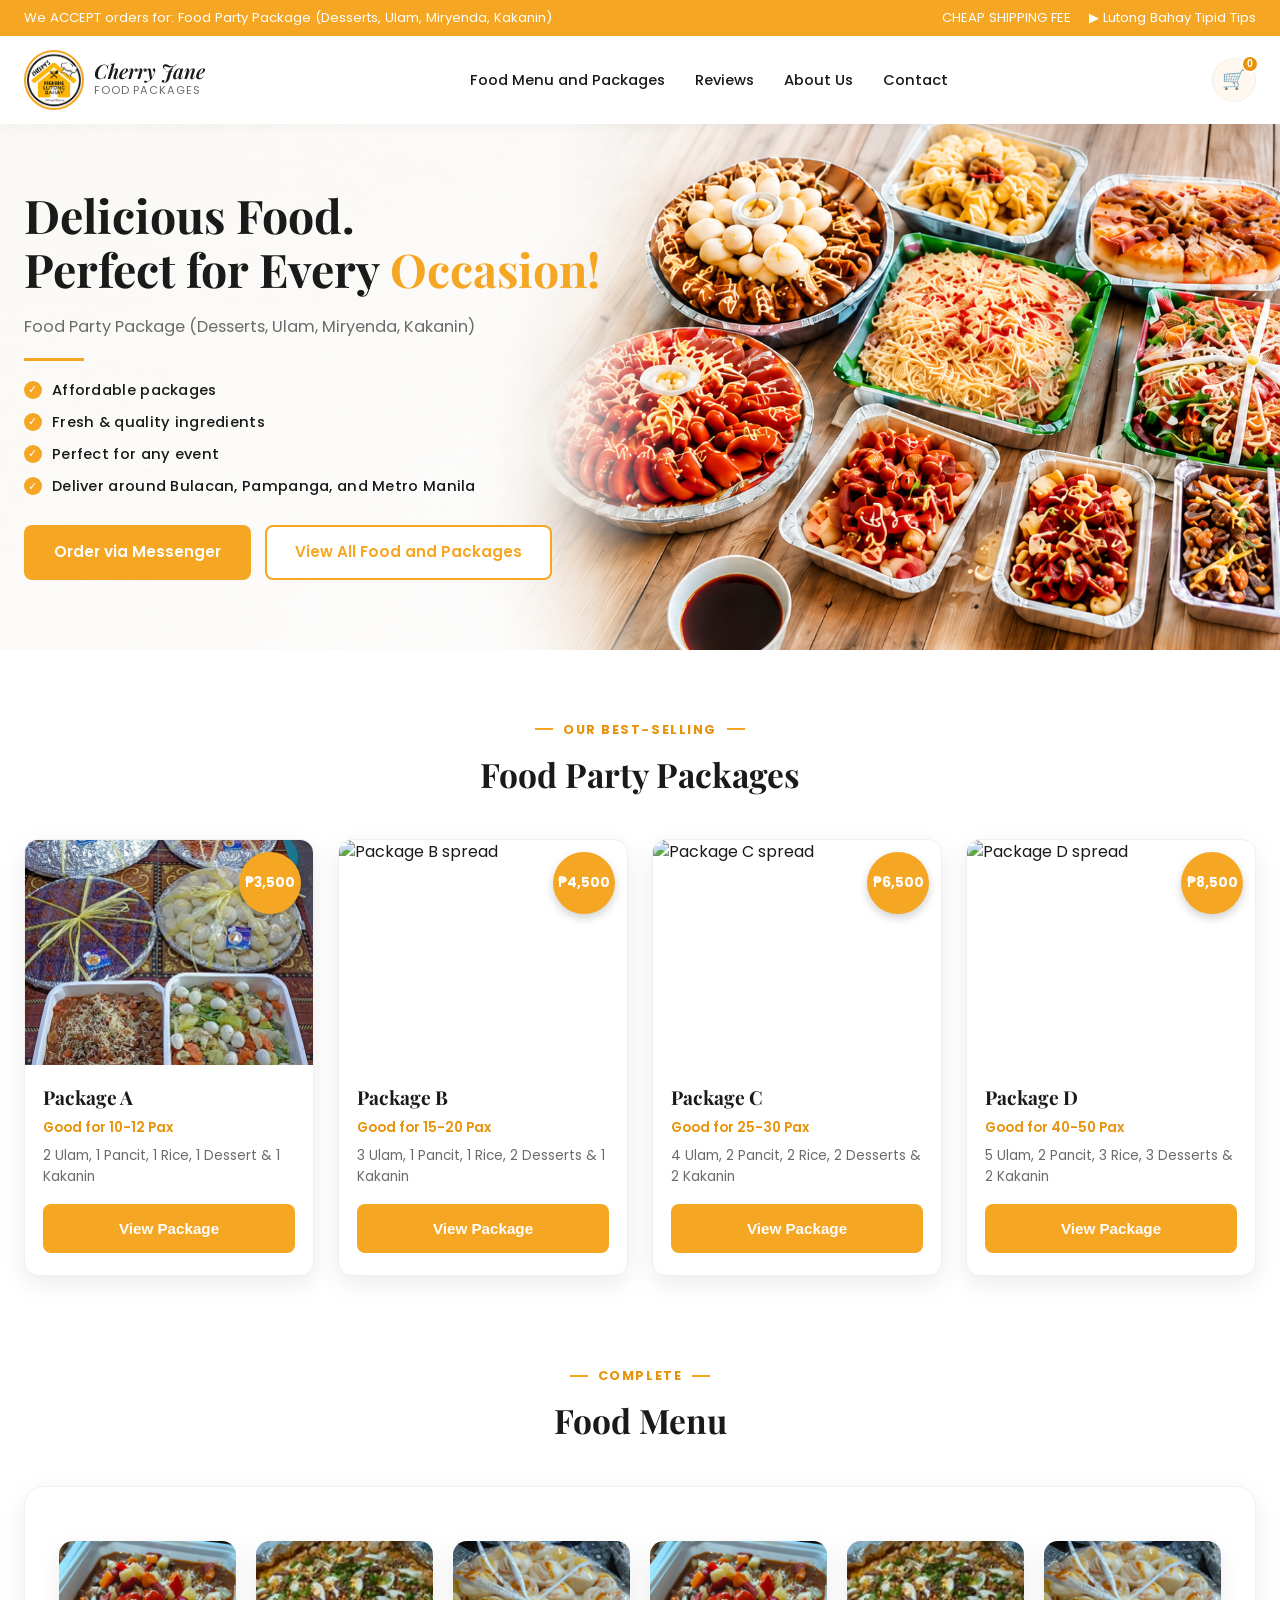
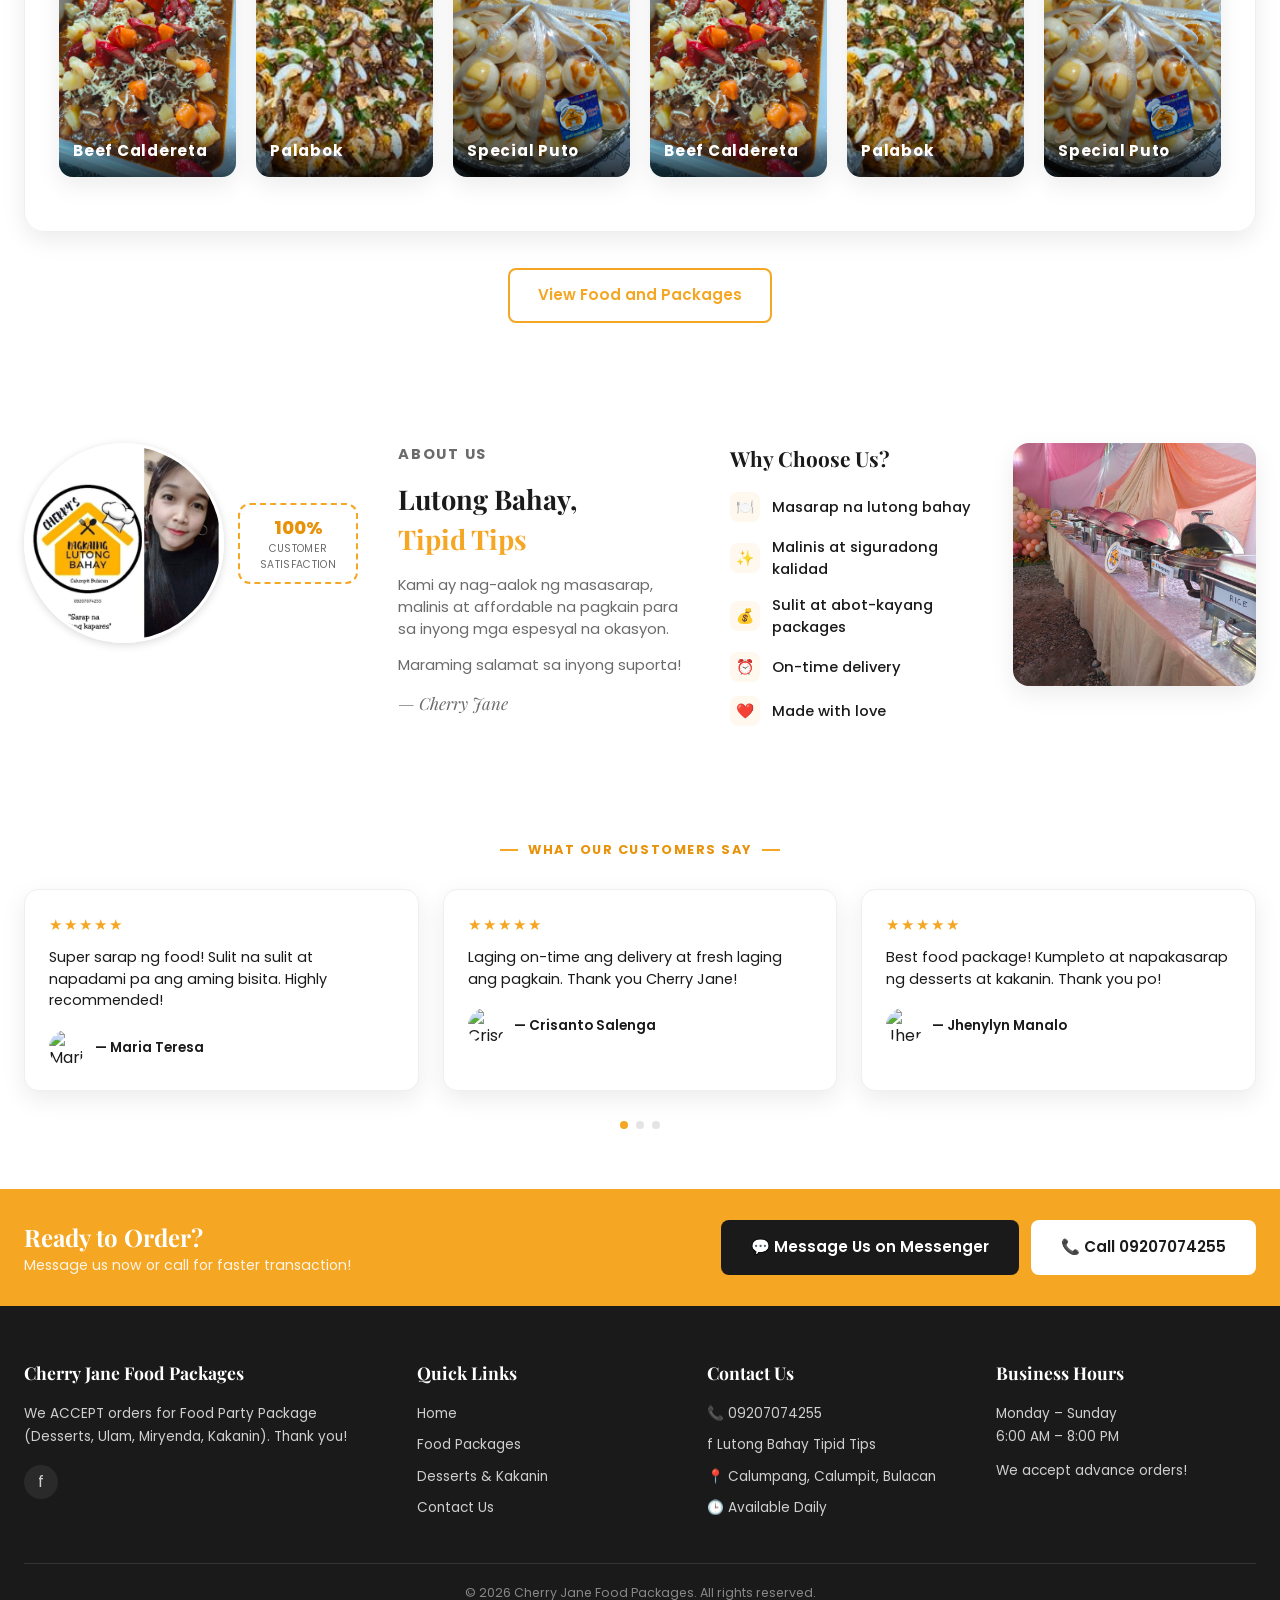
==== index.html @ b722e820 "first commit" ====
<!DOCTYPE html>
<html lang="en">

<head>
    <meta charset="UTF-8">
    <meta name="viewport" content="width=device-width, initial-scale=1.0">
    <title>Cherry Jane Food Packages | Lutong Bahay Tipid Tips</title>
    <link rel="preconnect" href="https://fonts.googleapis.com">
    <link href="https://fonts.googleapis.com/css2?family=Poppins:wght@400;500;600;700;800&family=Playfair+Display:ital,wght@0,600;1,600&display=swap" rel="stylesheet">
    <link rel="stylesheet" href="styles.css">
</head>

<body>

    <!-- TOP BAR -->
    <div class="topbar" id="topbar">
        <div class="container">
            <span>We ACCEPT orders for: Food Party Package (Desserts, Ulam, Miryenda, Kakanin)</span>
            <div class="topbar-right">
                <a href="tel:09207074255">CHEAP SHIPPING FEE</a>
                <a href="#" aria-label="YouTube">▶ Lutong Bahay Tipid Tips</a>
            </div>
        </div>
    </div>

    <!-- HEADER -->
    <header class="main">
        <div class="container">
            <a href="#topbar">
                <div class="logo">
                    <div class="logo-badge"></div>
                    <div class="logo-text">
                        <div class="top">Cherry Jane</div>
                        <div class="bottom">Food Packages</div>
                    </div>
                </div>
            </a>
            <nav class="primary-nav">
                <ul class="nav-menu">
                    <li><a href="menu.html">Food Menu and Packages</a></li>
                    <li><a href="#reviews">Reviews</a></li>
                    <li><a href="#about">About Us</a></li>
                    <li><a href="#contact">Contact</a></li>
                </ul>
            </nav>
            <div class="header-actions">
                <button class="cart-toggle" id="cartToggle" aria-label="View cart">
                    🛒<span class="cart-count" id="cartCount">0</span>
                </button>
                <button class="nav-toggle" aria-label="Open menu">
                    <span></span>
                    <span></span>
                    <span></span>
                </button>
            </div>
        </div>
    </header>
    <!-- HERO -->
    <section class="hero" id="home">
        <div class="container">
            <div class="hero-copy">
                <h1>Delicious Food.<br>Perfect for Every <span class="accent">Occasion!</span></h1>
                <p class="lede">Food Party Package (Desserts, Ulam, Miryenda, Kakanin)</p>
                <div class="rule"></div>
                <ul class="features">
                    <li><span class="check">✓</span> Affordable packages</li>
                    <li><span class="check">✓</span> Fresh &amp; quality ingredients</li>
                    <li><span class="check">✓</span> Perfect for any event</li>
                    <li><span class="check">✓</span> Deliver around Bulacan, Pampanga, and Metro Manila</li>
                </ul>
                <div class="cta-row">
                    <a href="https://www.facebook.com/cherryjanesimbulan.salenga" class="btn btn-primary" target="_blank">Order via Messenger</a>
                    <a href="menu.html" class="btn btn-outline">View All Food and Packages</a>
                    </a>
                </div>
            </div>
        </div>
    </section>

    <!-- PACKAGES -->
    <section class="packages" id="packages">
        <div class="container">
            <p class="eyebrow"><span class="dash"></span> Our Best-Selling <span class="dash"></span></p>
            <h2 class="section-title">Food Party Packages</h2>
            <div class="pkg-grid">

                <div class="pkg-card">
                    <div class="pkg-thumb">
                        <img src="food-package/package1.jpg" alt="Package A spread">
                        <div class="price-badge">₱3,500</div>
                    </div>
                    <div class="pkg-body">
                        <h3>Package A</h3>
                        <p class="pax">Good for 10-12 Pax</p>
                        <p class="desc">2 Ulam, 1 Pancit, 1 Rice, 1 Dessert &amp; 1 Kakanin</p>
                        <button class="btn btn-primary view-pkg-btn" data-title="Package A" data-pax="Good for 10-12 Pax" data-price="₱3,500" data-grid-type="bento-5" data-inclusions='
                        <div class="bento-item main-dish"><img src="/api/placeholder/400/300" alt="Ulam 1"><span>🍗 Ulam 1</span></div>
                        <div class="bento-item"><img src="/api/placeholder/200/200" alt="Ulam 2"><span>🥩 Ulam 2</span></div>
                        <div class="bento-item"><img src="/api/placeholder/200/200" alt="Pancit"><span>🍜 Pancit</span></div>
                        <div class="bento-item"><img src="/api/placeholder/200/200" alt="Dessert"><span>🍮 Dessert</span></div>
                        <div class="bento-item"><img src="/api/placeholder/200/200" alt="Kakanin"><span>🥮 Kakanin</span></div>
                    '>
                View Package
            </button>
                    </div>
                </div>

                <div class="pkg-card">
                    <div class="pkg-thumb">
                        <img src="https://images.unsplash.com/photo-1606491956689-2ea866880c84?w=500&q=80" alt="Package B spread">
                        <div class="price-badge">₱4,500</div>
                    </div>
                    <div class="pkg-body">
                        <h3>Package B</h3>
                        <p class="pax">Good for 15-20 Pax</p>
                        <p class="desc">3 Ulam, 1 Pancit, 1 Rice, 2 Desserts &amp; 1 Kakanin</p>
                        <button class="btn btn-primary view-pkg-btn" data-title="Package B" data-pax="Good for 15-20 Pax" data-price="₱4,500" data-grid-type="bento-6" data-inclusions='
                        <div class="bento-item"><img src="/api/placeholder/200/200" alt="Ulam 1"><span>🍗 Ulam 1</span></div>
                        <div class="bento-item"><img src="/api/placeholder/200/200" alt="Ulam 2"><span>🥩 Ulam 2</span></div>
                        <div class="bento-item"><img src="/api/placeholder/200/200" alt="Ulam 3"><span>🐟 Ulam 3</span></div>
                        <div class="bento-item"><img src="/api/placeholder/200/200" alt="Pancit"><span>🍜 Pancit</span></div>
                        <div class="bento-item"><img src="/api/placeholder/200/200" alt="Dessert 1"><span>🍮 Dessert 1</span></div>
                        <div class="bento-item"><img src="/api/placeholder/200/200" alt="Dessert 2"><span>🍦 Dessert 2</span></div>
                    '>
                View Package
            </button>
                    </div>
                </div>

                <div class="pkg-card">
                    <div class="pkg-thumb">
                        <img src="https://images.unsplash.com/photo-1565299585323-38d6b0865b47?w=500&q=80" alt="Package C spread">
                        <div class="price-badge">₱6,500</div>
                    </div>
                    <div class="pkg-body">
                        <h3>Package C</h3>
                        <p class="pax">Good for 25-30 Pax</p>
                        <p class="desc">4 Ulam, 2 Pancit, 2 Rice, 2 Desserts &amp; 2 Kakanin</p>
                        <button class="btn btn-primary view-pkg-btn" data-title="Package C" data-pax="Good for 25-30 Pax" data-price="₱6,500" data-grid-type="bento-more" data-inclusions='
                        <div class="bento-item"><img src="/api/placeholder/200/200" alt="Food"><span>Ulam 1</span></div>
                        <div class="bento-item"><img src="/api/placeholder/200/200" alt="Food"><span>Ulam 2</span></div>
                        <div class="bento-item"><img src="/api/placeholder/200/200" alt="Food"><span>Ulam 3</span></div>
                        <div class="bento-item"><img src="/api/placeholder/200/200" alt="Food"><span>Ulam 4</span></div>
                        <div class="bento-item"><img src="/api/placeholder/200/200" alt="Food"><span>Pancit 1</span></div>
                        <div class="bento-item"><img src="/api/placeholder/200/200" alt="Food"><span>Pancit 2</span></div>
                        <div class="bento-item"><img src="/api/placeholder/200/200" alt="Food"><span>Desserts</span></div>
                    '>
                View Package
            </button>
                    </div>
                </div>

                <div class="pkg-card">
                    <div class="pkg-thumb">
                        <img src="https://images.unsplash.com/photo-1626200419199-391ae4be7a41?w=500&q=80" alt="Package D spread">
                        <div class="price-badge">₱8,500</div>
                    </div>
                    <div class="pkg-body">
                        <h3>Package D</h3>
                        <p class="pax">Good for 40-50 Pax</p>
                        <p class="desc">5 Ulam, 2 Pancit, 3 Rice, 3 Desserts &amp; 2 Kakanin</p>
                        <button class="btn btn-primary view-pkg-btn" data-title="Package D" data-pax="Good for 40-50 Pax" data-price="₱8,500" data-grid-type="bento-more" data-inclusions='
                        <div class="bento-item"><img src="/api/placeholder/200/200" alt="Food"><span>Ulam 1</span></div>
                        <div class="bento-item"><img src="/api/placeholder/200/200" alt="Food"><span>Ulam 2</span></div>
                        <div class="bento-item"><img src="/api/placeholder/200/200" alt="Food"><span>Ulam 3</span></div>
                        <div class="bento-item"><img src="/api/placeholder/200/200" alt="Food"><span>Ulam 4</span></div>
                        <div class="bento-item"><img src="/api/placeholder/200/200" alt="Food"><span>Ulam 5</span></div>
                        <div class="bento-item"><img src="/api/placeholder/200/200" alt="Food"><span>Pancit 1</span></div>
                        <div class="bento-item"><img src="/api/placeholder/200/200" alt="Food"><span>Pancit 2</span></div>
                        <div class="bento-item"><img src="/api/placeholder/200/200" alt="Food"><span>Desserts</span></div>
                    '>
                View Package
            </button>
                    </div>
                </div>

            </div>

        </div>
    </section>

    <!-- WHAT WE OFFER -->
    <section class="offer" id="offer">
        <div class="container">
            <p class="eyebrow"><span class="dash"></span> Complete <span class="dash"></span></p>

            <!-- Inside index.html "What We Offer" Section -->
            <h2 class="section-title">Food Menu</h2>
            <div class="offer-box">
                <div class="carousel-viewport">
                    <div class="carousel-track">

                        <!-- Item 1: Ulam -->
                        <a href="package.html?id=ulam1" class="offer-card">
                            <img src="menu/caldereta.jpg" alt="Beef Caldereta">
                            <div class="label">Beef Caldereta</div>
                        </a>

                        <!-- Item 2: Dessert -->
                        <a href="package.html?id=dessert1" class="offer-card">
                            <img src="menu/palabok.jpg" alt="Leche Flan">
                            <div class="label">Palabok</div>

                        </a>

                        <!-- Item 3: Kakanin -->
                        <a href="package.html?id=kakanin1" class="offer-card">
                            <img src="menu/puto.jpg" alt="Special Puto">
                            <div class="label">Special Puto</div>
                        </a>

                        <!-- Add your other 17 items here following the exact same structure... -->

                    </div>
                </div>
            </div>
            <div class="view-all">
                <a href="menu.html" class="btn btn-outline">View Food and Packages</a>
            </div>
        </div>
    </section>

    <!-- ABOUT -->
    <section class="about" id="about">
        <div class="container">
            <div class="about-grid">
                <div class="about-card">
                    <div class="about-avatars">
                        <img src="image/profile.jpg" alt="Cherry Jane logo badge">
                    </div>
                    <div class="satisfaction">
                        <div class="num">100%</div>
                        <div class="label">CUSTOMER SATISFACTION</div>
                    </div>
                </div>

                <div class="about-body">
                    <p class="eyebrow" style="justify-content:flex-start;">About Us</p>
                    <h3>Lutong Bahay,<br><span class="hi">Tipid Tips</span></h3>
                    <p>Kami ay nag-aalok ng masasarap, malinis at affordable na pagkain para sa inyong mga espesyal na okasyon.</p>
                    <p>Maraming salamat sa inyong suporta!</p>
                    <p class="sign">— Cherry Jane</p>
                </div>

                <div class="why">
                    <h4>Why Choose Us?</h4>
                    <ul>
                        <li><span class="icn">🍽️</span> Masarap na lutong bahay</li>
                        <li><span class="icn">✨</span> Malinis at siguradong kalidad</li>
                        <li><span class="icn">💰</span> Sulit at abot-kayang packages</li>
                        <li><span class="icn">⏰</span> On-time delivery</li>
                        <li><span class="icn">❤️</span> Made with love</li>
                    </ul>
                </div>
                <div class="about-photo" style="max-width:500px;margin-left:auto;">
                    <img src="/menu/demo.jpg" alt="Catering table spread with balloons">
                </div>
            </div>


        </div>
    </section>

    <!-- REVIEWS -->
    <section class="reviews" id="reviews">
        <div class="container">
            <p class="eyebrow"><span class="dash"></span> What Our Customers Say <span class="dash"></span></p>
            <h2 class="section-title" style="margin-bottom:30px;"></h2>
            <div class="review-grid">
                <div class="review-card">
                    <div class="stars">★★★★★</div>
                    <p>Super sarap ng food! Sulit na sulit at napadami pa ang aming bisita. Highly recommended!</p>
                    <div class="reviewer">
                        <img src="https://images.unsplash.com/photo-1494790108377-be9c29b29330?w=100&q=80" alt="Maria Teresa">
                        <span>— Maria Teresa</span>
                    </div>
                </div>
                <div class="review-card">
                    <div class="stars">★★★★★</div>
                    <p>Laging on-time ang delivery at fresh laging ang pagkain. Thank you Cherry Jane!</p>
                    <div class="reviewer">
                        <img src="https://images.unsplash.com/photo-1500648767791-00dcc994a43e?w=100&q=80" alt="Crisanto Salenga">
                        <span>— Crisanto Salenga</span>
                    </div>
                </div>
                <div class="review-card">
                    <div class="stars">★★★★★</div>
                    <p>Best food package! Kumpleto at napakasarap ng desserts at kakanin. Thank you po!</p>
                    <div class="reviewer">
                        <img src="https://images.unsplash.com/photo-1438761681033-6461ffad8d80?w=100&q=80" alt="Jhenylyn Manalo">
                        <span>— Jhenylyn Manalo</span>
                    </div>
                </div>
            </div>
            <div class="dots"><span class="active"></span><span></span><span></span></div>
        </div>
    </section>

    <!-- CTA BAR -->
    <section class="cta-bar" id="contact">
        <div class="container">
            <div>
                <h3>Ready to Order?</h3>
                <p>Message us now or call for faster transaction!</p>
            </div>
            <div class="btn-row">
                <a href="https://www.facebook.com/cherryjanesimbulan.salenga" class="btn btn-dark">💬 Message Us on Messenger</a>
                <a href="tel:09207074255" class="btn btn-white">📞 Call 09207074255</a>
            </div>
        </div>
    </section>

    <!-- FOOTER -->
    <footer>
        <div class="container">
            <div class="footer-grid">
                <div>
                    <h4>Cherry Jane Food Packages</h4>
                    <p>We ACCEPT orders for Food Party Package (Desserts, Ulam, Miryenda, Kakanin). Thank you!</p>
                    <div class="footer-socials">
                        <a href="https://www.facebook.com/cherryjanesimbulan.salenga" aria-label="Facebook">f</a>
                    </div>
                </div>
                <div>
                    <h4>Quick Links</h4>
                    <ul>
                        <li><a href="#home">Home</a></li>
                        <li><a href="#packages">Food Packages</a></li>
                        <li><a href="#offer">Desserts &amp; Kakanin</a></li>
                        <li><a href="#contact">Contact Us</a></li>
                    </ul>
                </div>
                <div>
                    <h4>Contact Us</h4>
                    <ul>
                        <li>📞 09207074255</li>
                        <li>f Lutong Bahay Tipid Tips</li>
                        <li>📍 Calumpang, Calumpit, Bulacan</li>
                        <li>🕒 Available Daily</li>
                    </ul>
                </div>
                <div>
                    <h4>Business Hours</h4>
                    <p>Monday – Sunday<br>6:00 AM – 8:00 PM</p>
                    <p style="margin-top:10px;">We accept advance orders!</p>
                </div>
            </div>
            <div class="footer-bottom">
                © 2026 Cherry Jane Food Packages. All rights reserved.
            </div>
        </div>
    </footer>
    <div id="bentoPackageModal" class="bento-modal">
        <div class="bento-modal-content">
            <span class="bento-modal-close">&times;</span>
            <div class="bento-modal-header">
                <div>
                    <h3 id="bentoModalTitle">Package Title</h3>
                    <p id="bentoModalPax" class="bento-pax-subtitle">Pax Target</p>
                </div>
                <div id="bentoModalPrice" class="bento-price-tag">₱0,000</div>
            </div>
            <div id="bentoGridContainer" class="bento-gallery-grid"></div>
            <div class="bento-modal-footer">
                <div class="qty-stepper">
                    <button type="button" class="qty-btn" id="bentoQtyMinus" aria-label="Decrease quantity">−</button>
                    <span id="bentoQtyValue">1</span>
                    <button type="button" class="qty-btn" id="bentoQtyPlus" aria-label="Increase quantity">+</button>
                </div>
                <button id="bentoOrderBtn" class="btn btn-primary">🛒 Add to Cart</button>
            </div>
        </div>
    </div>

    <!-- CART MODAL -->
    <div id="cartModal" class="bento-modal">
        <div class="bento-modal-content cart-modal-content">
            <span class="bento-modal-close" id="cartModalClose">&times;</span>
            <div class="bento-modal-header">
                <div>
                    <h3>Your Cart</h3>
                    <p class="bento-pax-subtitle" id="cartItemCount">0 items</p>
                </div>
            </div>
            <div id="cartItemsList" class="cart-items-list">
                <p class="cart-empty-msg">Your cart is empty. Browse our packages and add something delicious!</p>
            </div>
            <div class="cart-total-row">
                <span>Total</span>
                <span id="cartTotalPrice">₱0</span>
            </div>
            <div class="bento-modal-footer">
                <button id="checkoutBtn" class="btn btn-primary" disabled>Proceed to Checkout</button>
            </div>
        </div>
    </div>

    <!-- CHECKOUT MODAL -->
    <div id="checkoutModal" class="bento-modal">
        <div class="bento-modal-content checkout-modal-content">
            <span class="bento-modal-close" id="checkoutModalClose">&times;</span>
            <div class="bento-modal-header">
                <div>
                    <h3>Checkout</h3>
                    <p class="bento-pax-subtitle">Choose how you'd like to send your order</p>
                </div>
            </div>
            <div class="checkout-form">
                <label>Your Name
                    <input type="text" id="custName" placeholder="Juan Dela Cruz">
                </label>
                <label>Contact Number
                    <input type="tel" id="custPhone" placeholder="09XXXXXXXXX">
                </label>
                <label>Date Needed
                    <input type="date" id="custDate">
                </label>
                <label>Delivery Address / Notes
                    <textarea id="custNotes" rows="2" placeholder="Delivery address or special instructions"></textarea>
                </label>
            </div>
            <div id="checkoutSummary" class="checkout-summary"></div>
            <div class="checkout-options">
                <button id="sendEmailBtn" class="btn btn-outline">📧 Send via Email</button>
                <button id="sendMessengerBtn" class="btn btn-primary">💬 Send via Messenger</button>
                <button id="sendTextBtn" class="btn btn-dark">📱 Send via Text/SMS</button>
            </div>
        </div>
    </div>

    <script src="script.js"></script>
</body>

</html>
---- styles.css ----
:root {
                                                                                                                          --orange: #F5A623;
                                                                                                                          --orange-dark: #E8920A;
                                                                                                                          --black: #1A1A1A;
                                                                                                                          --gray: #6B6B6B;
                                                                                                                          --cream: #FFF8EE;
                                                                                                                          --white: #ffffff;
                                                                                                                          --border: #EFEFEF;
                                                                                                                          --radius: 14px;
                                                                                                                          --shadow: 0 8px 24px rgba(0, 0, 0, 0.08);
                                                                                                                      }
                                                                                                                      
                                                                                                                      * {
                                                                                                                          margin: 0;
                                                                                                                          padding: 0;
                                                                                                                          box-sizing: border-box;
                                                                                                                      }
                                                                                                                      
                                                                                                                      body {
                                                                                                                          font-family: 'Poppins', sans-serif;
                                                                                                                          color: var(--black);
                                                                                                                          line-height: 1.5;
                                                                                                                      }
                                                                                                                      
                                                                                                                      img {
                                                                                                                          max-width: 100%;
                                                                                                                          display: block;
                                                                                                                      }
                                                                                                                      
                                                                                                                      a {
                                                                                                                          text-decoration: none;
                                                                                                                          color: inherit;
                                                                                                                      }
                                                                                                                      
                                                                                                                      ul {
                                                                                                                          list-style: none;
                                                                                                                      }
                                                                                                                      
                                                                                                                      .container {
                                                                                                                          max-width: 1500px;
                                                                                                                          margin: 0 auto;
                                                                                                                          padding: 0 24px;
                                                                                                                      }
                                                                                                                      
                                                                                                                      .btn {
                                                                                                                          display: inline-flex;
                                                                                                                          align-items: center;
                                                                                                                          justify-content: center;
                                                                                                                          gap: 8px;
                                                                                                                          padding: 14px 28px;
                                                                                                                          border-radius: 8px;
                                                                                                                          font-weight: 600;
                                                                                                                          font-size: .95rem;
                                                                                                                          cursor: pointer;
                                                                                                                          border: 2px solid transparent;
                                                                                                                          transition: all .2s ease;
                                                                                                                          white-space: nowrap;
                                                                                                                      }
                                                                                                                      
                                                                                                                      .btn-primary {
                                                                                                                          background: var(--orange);
                                                                                                                          color: #fff;
                                                                                                                      }
                                                                                                                      
                                                                                                                      .btn-primary:hover {
                                                                                                                          background: var(--orange-dark);
                                                                                                                      }
                                                                                                                      
                                                                                                                      .btn-outline {
                                                                                                                          background: #fff;
                                                                                                                          border-color: var(--orange);
                                                                                                                          color: var(--orange);
                                                                                                                      }
                                                                                                                      
                                                                                                                      .btn-outline:hover {
                                                                                                                          background: var(--orange);
                                                                                                                          color: #fff;
                                                                                                                      }
                                                                                                                      
                                                                                                                      .btn-dark {
                                                                                                                          background: var(--black);
                                                                                                                          color: #fff;
                                                                                                                      }
                                                                                                                      
                                                                                                                      .btn-dark:hover {
                                                                                                                          background: #000;
                                                                                                                      }
                                                                                                                      
                                                                                                                      .eyebrow {
                                                                                                                          color: var(--orange-dark);
                                                                                                                          font-weight: 700;
                                                                                                                          font-size: .8rem;
                                                                                                                          letter-spacing: .12em;
                                                                                                                          text-transform: uppercase;
                                                                                                                          display: flex;
                                                                                                                          align-items: center;
                                                                                                                          justify-content: center;
                                                                                                                          gap: 10px;
                                                                                                                      }
                                                                                                                      
                                                                                                                      .eyebrow .dash {
                                                                                                                          width: 18px;
                                                                                                                          height: 2px;
                                                                                                                          background: var(--orange);
                                                                                                                          display: inline-block;
                                                                                                                      }
                                                                                                                      
                                                                                                                      h2.section-title {
                                                                                                                          font-family: 'Playfair Display', serif;
                                                                                                                          font-size: 2.1rem;
                                                                                                                          text-align: center;
                                                                                                                          margin: 10px 0 40px;
                                                                                                                      }
                                                                                                                      /* ===== TOP BAR ===== */
                                                                                                                      
                                                                                                                      .topbar {
                                                                                                                          background: var(--orange);
                                                                                                                          color: #fff;
                                                                                                                          font-size: .82rem;
                                                                                                                      }
                                                                                                                      
                                                                                                                      .topbar .container {
                                                                                                                          display: flex;
                                                                                                                          justify-content: space-between;
                                                                                                                          align-items: center;
                                                                                                                          padding-top: 8px;
                                                                                                                          padding-bottom: 8px;
                                                                                                                          flex-wrap: wrap;
                                                                                                                          gap: 8px;
                                                                                                                      }
                                                                                                                      
                                                                                                                      .topbar a {
                                                                                                                          display: inline-flex;
                                                                                                                          align-items: center;
                                                                                                                          gap: 6px;
                                                                                                                      }
                                                                                                                      
                                                                                                                      .topbar-right {
                                                                                                                          display: flex;
                                                                                                                          gap: 18px;
                                                                                                                          align-items: center;
                                                                                                                      }
                                                                                                                      /* ===== HEADER ===== */
                                                                                                                      
                                                                                                                      header.main {
                                                                                                                          background: #fff;
                                                                                                                          box-shadow: 0 2px 10px rgba(0, 0, 0, 0.04);
                                                                                                                          position: sticky;
                                                                                                                          top: 0;
                                                                                                                          z-index: 50;
                                                                                                                      }
                                                                                                                      
                                                                                                                      header.main .container {
                                                                                                                          display: flex;
                                                                                                                          align-items: center;
                                                                                                                          justify-content: space-between;
                                                                                                                          padding-top: 14px;
                                                                                                                          padding-bottom: 14px;
                                                                                                                      }
                                                                                                                      
                                                                                                                      .logo {
                                                                                                                          display: flex;
                                                                                                                          align-items: center;
                                                                                                                          gap: 10px;
                                                                                                                      }
                                                                                                                      
                                                                                                                      .logo-badge {
                                                                                                                          width: 60px;
                                                                                                                          height: 60px;
                                                                                                                          border-radius: 50%;
                                                                                                                          border: 2px solid var(--orange);
                                                                                                                          display: flex;
                                                                                                                          align-items: center;
                                                                                                                          justify-content: center;
                                                                                                                          font-size: 1.2rem;
                                                                                                                          background-image: url('image/logo-nav.png');
                                                                                                                          background-size: contain;
                                                                                                                          background-repeat: no-repeat;
                                                                                                                      }
                                                                                                                      
                                                                                                                      .logo-text .top {
                                                                                                                          font-family: 'Playfair Display', serif;
                                                                                                                          font-style: italic;
                                                                                                                          font-weight: 600;
                                                                                                                          font-size: 1.25rem;
                                                                                                                          line-height: 1.1;
                                                                                                                      }
                                                                                                                      
                                                                                                                      .logo-text .bottom {
                                                                                                                          font-size: .7rem;
                                                                                                                          letter-spacing: .08em;
                                                                                                                          color: var(--gray);
                                                                                                                          text-transform: uppercase;
                                                                                                                      }
                                                                                                                      
                                                                                                                      nav.primary-nav ul {
                                                                                                                          display: flex;
                                                                                                                          gap: 30px;
                                                                                                                          font-weight: 500;
                                                                                                                          font-size: .92rem;
                                                                                                                      }
                                                                                                                      
                                                                                                                      nav.primary-nav a:hover {
                                                                                                                          color: var(--orange-dark);
                                                                                                                      }
                                                                                                                      
                                                                                                                      .nav-toggle {
                                                                                                                          display: none;
                                                                                                                          background: none;
                                                                                                                          border: none;
                                                                                                                          font-size: 1.5rem;
                                                                                                                          cursor: pointer;
                                                                                                                      }
                                                                                                                      /* ===== HERO ===== */
                                                                                                                      
                                                                                                                      @media (max-width: 980px) {
                                                                                                                          nav.primary-nav {
                                                                                                                              display: none;
                                                                                                                          }
                                                                                                                          .nav-toggle {
                                                                                                                              display: block;
                                                                                                                          }
                                                                                                                          /* Update the hero layout for mobile */
                                                                                                                          .hero {
                                                                                                                              background-position: 65% center;
                                                                                                                              /* Adjusts slightly to show more of the food side */
                                                                                                                              position: relative;
                                                                                                                              z-index: 1;
                                                                                                                          }
                                                                                                                          /* Adds a smooth white overlay over the food so your text remains readable */
                                                                                                                          .hero::before {
                                                                                                                              content: '';
                                                                                                                              position: absolute;
                                                                                                                              top: 0;
                                                                                                                              left: 0;
                                                                                                                              right: 0;
                                                                                                                              bottom: 0;
                                                                                                                              background: rgba(255, 248, 238, 0.85);
                                                                                                                              /* Matches your cream background color */
                                                                                                                              z-index: -1;
                                                                                                                          }
                                                                                                                          .hero .container {
                                                                                                                              grid-template-columns: 1fr;
                                                                                                                          }
                                                                                                                          .pkg-grid {
                                                                                                                              grid-template-columns: repeat(2, 1fr);
                                                                                                                          }
                                                                                                                          .offer-grid {
                                                                                                                              grid-template-columns: repeat(2, 1fr);
                                                                                                                          }
                                                                                                                          .about-grid {
                                                                                                                              grid-template-columns: 1fr;
                                                                                                                          }
                                                                                                                          .review-grid {
                                                                                                                              grid-template-columns: 1fr;
                                                                                                                          }
                                                                                                                          .footer-grid {
                                                                                                                              grid-template-columns: 1fr 1fr;
                                                                                                                          }
                                                                                                                      }
                                                                                                                      
                                                                                                                      .hero {
                                                                                                                          background-image: url('image/hero-bg.png');
                                                                                                                          padding: 64px 0 70px;
                                                                                                                          background-size: cover;
                                                                                                                      }
                                                                                                                      
                                                                                                                      .hero .container {
                                                                                                                          display: grid;
                                                                                                                          grid-template-columns: 1fr 1fr;
                                                                                                                          gap: 48px;
                                                                                                                          align-items: center;
                                                                                                                      }
                                                                                                                      
                                                                                                                      .hero h1 {
                                                                                                                          font-family: 'Playfair Display', serif;
                                                                                                                          font-size: 2.9rem;
                                                                                                                          line-height: 1.18;
                                                                                                                          margin-bottom: 18px;
                                                                                                                      }
                                                                                                                      
                                                                                                                      .hero h1 .accent {
                                                                                                                          color: var(--orange);
                                                                                                                      }
                                                                                                                      
                                                                                                                      .hero p.lede {
                                                                                                                          color: var(--gray);
                                                                                                                          font-size: 1.02rem;
                                                                                                                          margin-bottom: 18px;
                                                                                                                          max-width: 480px;
                                                                                                                      }
                                                                                                                      
                                                                                                                      .hero .rule {
                                                                                                                          width: 60px;
                                                                                                                          height: 3px;
                                                                                                                          background: var(--orange);
                                                                                                                          margin-bottom: 18px;
                                                                                                                      }
                                                                                                                      
                                                                                                                      .hero .features {
                                                                                                                          margin-bottom: 28px;
                                                                                                                      }
                                                                                                                      
                                                                                                                      .hero .features li {
                                                                                                                          display: flex;
                                                                                                                          align-items: center;
                                                                                                                          gap: 10px;
                                                                                                                          margin-bottom: 10px;
                                                                                                                          font-weight: 500;
                                                                                                                          font-size: .92rem;
                                                                                                                          letter-spacing: .02em;
                                                                                                                      }
                                                                                                                      
                                                                                                                      .check {
                                                                                                                          width: 18px;
                                                                                                                          height: 18px;
                                                                                                                          border-radius: 50%;
                                                                                                                          background: var(--orange);
                                                                                                                          color: #fff;
                                                                                                                          font-size: .7rem;
                                                                                                                          display: flex;
                                                                                                                          align-items: center;
                                                                                                                          justify-content: center;
                                                                                                                          flex-shrink: 0;
                                                                                                                      }
                                                                                                                      
                                                                                                                      .hero .cta-row {
                                                                                                                          display: flex;
                                                                                                                          gap: 14px;
                                                                                                                          flex-wrap: wrap;
                                                                                                                      }
                                                                                                                      /* ===== PACKAGES ===== */
                                                                                                                      
                                                                                                                      .packages {
                                                                                                                          padding: 70px 0 40px;
                                                                                                                      }
                                                                                                                      
                                                                                                                      .pkg-grid {
                                                                                                                          display: grid;
                                                                                                                          grid-template-columns: repeat(4, 1fr);
                                                                                                                          gap: 24px;
                                                                                                                      }
                                                                                                                      
                                                                                                                      .pkg-card {
                                                                                                                          background: #fff;
                                                                                                                          border: 1px solid var(--border);
                                                                                                                          border-radius: var(--radius);
                                                                                                                          overflow: hidden;
                                                                                                                          box-shadow: var(--shadow);
                                                                                                                          transition: transform .2s ease;
                                                                                                                      }
                                                                                                                      
                                                                                                                      .pkg-card:hover {
                                                                                                                          transform: translateY(-6px);
                                                                                                                      }
                                                                                                                      
                                                                                                                      .pkg-thumb {
                                                                                                                          position: relative;
                                                                                                                          aspect-ratio: 1/0.78;
                                                                                                                          overflow: hidden;
                                                                                                                      }
                                                                                                                      
                                                                                                                      .pkg-thumb img {
                                                                                                                          width: 100%;
                                                                                                                          height: 100%;
                                                                                                                          object-fit: cover;
                                                                                                                      }
                                                                                                                      
                                                                                                                      .price-badge {
                                                                                                                          position: absolute;
                                                                                                                          top: 12px;
                                                                                                                          right: 12px;
                                                                                                                          background: var(--orange);
                                                                                                                          color: #fff;
                                                                                                                          font-weight: 700;
                                                                                                                          font-size: .85rem;
                                                                                                                          width: 62px;
                                                                                                                          height: 62px;
                                                                                                                          border-radius: 50%;
                                                                                                                          display: flex;
                                                                                                                          align-items: center;
                                                                                                                          justify-content: center;
                                                                                                                          text-align: center;
                                                                                                                          line-height: 1.1;
                                                                                                                          box-shadow: 0 4px 10px rgba(0, 0, 0, 0.18);
                                                                                                                      }
                                                                                                                      
                                                                                                                      .pkg-body {
                                                                                                                          padding: 18px 18px 22px;
                                                                                                                      }
                                                                                                                      
                                                                                                                      .pkg-body h3 {
                                                                                                                          font-family: 'Playfair Display', serif;
                                                                                                                          font-size: 1.2rem;
                                                                                                                          margin-bottom: 6px;
                                                                                                                      }
                                                                                                                      
                                                                                                                      .pkg-body .pax {
                                                                                                                          font-weight: 600;
                                                                                                                          font-size: .85rem;
                                                                                                                          color: var(--orange-dark);
                                                                                                                          margin-bottom: 8px;
                                                                                                                      }
                                                                                                                      
                                                                                                                      .pkg-body .desc {
                                                                                                                          font-size: .85rem;
                                                                                                                          color: var(--gray);
                                                                                                                          margin-bottom: 16px;
                                                                                                                          min-height: 42px;
                                                                                                                      }
                                                                                                                      
                                                                                                                      .pkg-body .btn {
                                                                                                                          width: 100%;
                                                                                                                      }
                                                                                                                      
                                                                                                                      .view-all {
                                                                                                                          text-align: center;
                                                                                                                          margin: 36px 0 10px;
                                                                                                                      }
                                                                                                                      /* ===== WHAT WE OFFER ===== */
                                                                                                                      
                                                                                                                      .offer {
                                                                                                                          padding: 50px 0;
                                                                                                                      }
                                                                                                                      
                                                                                                                      .offer-box {
                                                                                                                          border: 1px solid var(--border);
                                                                                                                          border-radius: 20px;
                                                                                                                          padding: 34px;
                                                                                                                          box-shadow: var(--shadow);
                                                                                                                      }
                                                                                                                      
                                                                                                                      .offer-grid {
                                                                                                                          display: grid;
                                                                                                                          grid-template-columns: repeat(4, 1fr);
                                                                                                                          gap: 20px;
                                                                                                                      }
                                                                                                                      
                                                                                                                      .offer-card {
                                                                                                                          position: relative;
                                                                                                                          width: 100% !important;
                                                                                                                          height: 100% !important;
                                                                                                                          aspect-ratio: auto !important;
                                                                                                                          /* Drop carousel-forced ratios */
                                                                                                                          border-radius: var(--radius) !important;
                                                                                                                          overflow: hidden;
                                                                                                                          box-shadow: var(--shadow);
                                                                                                                          transition: transform 0.3s cubic-bezier(0.25, 0.46, 0.45, 0.94);
                                                                                                                          cursor: pointer;
                                                                                                                          flex-shrink: 1 !important;
                                                                                                                      }
                                                                                                                      
                                                                                                                      .offer-card img {
                                                                                                                          width: 100%;
                                                                                                                          height: 100%;
                                                                                                                          object-fit: cover;
                                                                                                                          background-size: contain;
                                                                                                                      }
                                                                                                                      
                                                                                                                      .offer-card .label {
                                                                                                                          position: absolute;
                                                                                                                          bottom: 0;
                                                                                                                          left: 0;
                                                                                                                          right: 0;
                                                                                                                          padding: 14px;
                                                                                                                          background: linear-gradient(0deg, rgba(0, 0, 0, .7), rgba(0, 0, 0, 0));
                                                                                                                          color: #fff;
                                                                                                                          font-weight: 700;
                                                                                                                          letter-spacing: .05em;
                                                                                                                          font-size: .95rem;
                                                                                                                      }
                                                                                                                      /* ===== ABOUT ===== */
                                                                                                                      
                                                                                                                      .about {
                                                                                                                          padding: 60px 0;
                                                                                                                      }
                                                                                                                      
                                                                                                                      .about-grid {
                                                                                                                          display: grid;
                                                                                                                          grid-template-columns: 0.8fr 1.2fr 1fr 1fr;
                                                                                                                          gap: 40px;
                                                                                                                          align-items: start;
                                                                                                                      }
                                                                                                                      
                                                                                                                      .about-card {
                                                                                                                          display: flex;
                                                                                                                          gap: 14px;
                                                                                                                          align-items: flex-start;
                                                                                                                      }
                                                                                                                      
                                                                                                                      .about-avatars {
                                                                                                                          position: relative;
                                                                                                                          width: 200px;
                                                                                                                          height: 200px;
                                                                                                                          flex-shrink: 0;
                                                                                                                      }
                                                                                                                      
                                                                                                                      .about-avatars img {
                                                                                                                          width: 200px;
                                                                                                                          height: 200px;
                                                                                                                          border-radius: 50%;
                                                                                                                          object-fit: cover;
                                                                                                                          border: 3px solid #fff;
                                                                                                                          box-shadow: 0 2px 8px rgba(0, 0, 0, .15);
                                                                                                                          position: absolute;
                                                                                                                      }
                                                                                                                      
                                                                                                                      .satisfaction {
                                                                                                                          margin-top: 60px;
                                                                                                                          border: 2px dashed var(--orange);
                                                                                                                          border-radius: 12px;
                                                                                                                          padding: 10px 14px;
                                                                                                                          text-align: center;
                                                                                                                          width: 120px;
                                                                                                                      }
                                                                                                                      
                                                                                                                      .satisfaction .num {
                                                                                                                          color: var(--orange-dark);
                                                                                                                          font-weight: 800;
                                                                                                                          font-size: 1.1rem;
                                                                                                                      }
                                                                                                                      
                                                                                                                      .satisfaction .label {
                                                                                                                          font-size: .65rem;
                                                                                                                          color: var(--gray);
                                                                                                                          letter-spacing: .03em;
                                                                                                                      }
                                                                                                                      
                                                                                                                      .about h3 {
                                                                                                                          font-family: 'Playfair Display', serif;
                                                                                                                          font-size: 1.7rem;
                                                                                                                          margin: 4px 0 14px;
                                                                                                                      }
                                                                                                                      
                                                                                                                      .about h3 .hi {
                                                                                                                          color: var(--orange);
                                                                                                                      }
                                                                                                                      
                                                                                                                      .about p {
                                                                                                                          color: var(--gray);
                                                                                                                          font-size: .92rem;
                                                                                                                          margin-bottom: 14px;
                                                                                                                      }
                                                                                                                      
                                                                                                                      .about .sign {
                                                                                                                          font-family: 'Playfair Display', serif;
                                                                                                                          font-style: italic;
                                                                                                                          font-size: 1.05rem;
                                                                                                                      }
                                                                                                                      
                                                                                                                      .why h4 {
                                                                                                                          font-family: 'Playfair Display', serif;
                                                                                                                          font-size: 1.3rem;
                                                                                                                          margin-bottom: 18px;
                                                                                                                      }
                                                                                                                      
                                                                                                                      .why li {
                                                                                                                          display: flex;
                                                                                                                          align-items: center;
                                                                                                                          gap: 12px;
                                                                                                                          margin-bottom: 14px;
                                                                                                                          font-size: .92rem;
                                                                                                                          font-weight: 500;
                                                                                                                      }
                                                                                                                      
                                                                                                                      .why .icn {
                                                                                                                          width: 30px;
                                                                                                                          height: 30px;
                                                                                                                          border-radius: 8px;
                                                                                                                          background: var(--cream);
                                                                                                                          display: flex;
                                                                                                                          align-items: center;
                                                                                                                          justify-content: center;
                                                                                                                          flex-shrink: 0;
                                                                                                                      }
                                                                                                                      
                                                                                                                      .about-photo {
                                                                                                                          border-radius: 16px;
                                                                                                                          overflow: hidden;
                                                                                                                          box-shadow: var(--shadow);
                                                                                                                          aspect-ratio: 1/1;
                                                                                                                      }
                                                                                                                      
                                                                                                                      .about-photo img {
                                                                                                                          width: 100%;
                                                                                                                          height: 100%;
                                                                                                                          object-fit: cover;
                                                                                                                      }
                                                                                                                      /* ===== REVIEWS ===== */
                                                                                                                      
                                                                                                                      .reviews {
                                                                                                                          padding: 40px 0 60px;
                                                                                                                      }
                                                                                                                      
                                                                                                                      .review-grid {
                                                                                                                          display: grid;
                                                                                                                          grid-template-columns: repeat(3, 1fr);
                                                                                                                          gap: 24px;
                                                                                                                      }
                                                                                                                      
                                                                                                                      .review-card {
                                                                                                                          background: #fff;
                                                                                                                          border: 1px solid var(--border);
                                                                                                                          border-radius: var(--radius);
                                                                                                                          padding: 24px;
                                                                                                                          box-shadow: var(--shadow);
                                                                                                                      }
                                                                                                                      
                                                                                                                      .stars {
                                                                                                                          color: var(--orange);
                                                                                                                          letter-spacing: 2px;
                                                                                                                          margin-bottom: 10px;
                                                                                                                          font-size: .95rem;
                                                                                                                      }
                                                                                                                      
                                                                                                                      .review-card p {
                                                                                                                          font-size: .9rem;
                                                                                                                          color: var(--black);
                                                                                                                          margin-bottom: 18px;
                                                                                                                      }
                                                                                                                      
                                                                                                                      .reviewer {
                                                                                                                          display: flex;
                                                                                                                          align-items: center;
                                                                                                                          gap: 10px;
                                                                                                                      }
                                                                                                                      
                                                                                                                      .reviewer img {
                                                                                                                          width: 36px;
                                                                                                                          height: 36px;
                                                                                                                          border-radius: 50%;
                                                                                                                          object-fit: cover;
                                                                                                                      }
                                                                                                                      
                                                                                                                      .reviewer span {
                                                                                                                          font-weight: 600;
                                                                                                                          font-size: .85rem;
                                                                                                                      }
                                                                                                                      
                                                                                                                      .dots {
                                                                                                                          display: flex;
                                                                                                                          justify-content: center;
                                                                                                                          gap: 8px;
                                                                                                                          margin-top: 30px;
                                                                                                                      }
                                                                                                                      
                                                                                                                      .dots span {
                                                                                                                          width: 8px;
                                                                                                                          height: 8px;
                                                                                                                          border-radius: 50%;
                                                                                                                          background: #E4E4E4;
                                                                                                                      }
                                                                                                                      
                                                                                                                      .dots span.active {
                                                                                                                          background: var(--orange);
                                                                                                                      }
                                                                                                                      /* ===== CTA BAR ===== */
                                                                                                                      
                                                                                                                      .cta-bar {
                                                                                                                          background: var(--orange);
                                                                                                                          padding: 30px 0;
                                                                                                                      }
                                                                                                                      
                                                                                                                      .cta-bar .container {
                                                                                                                          display: flex;
                                                                                                                          align-items: center;
                                                                                                                          justify-content: space-between;
                                                                                                                          flex-wrap: wrap;
                                                                                                                          gap: 20px;
                                                                                                                      }
                                                                                                                      
                                                                                                                      .cta-bar h3 {
                                                                                                                          color: #fff;
                                                                                                                          font-family: 'Playfair Display', serif;
                                                                                                                          font-size: 1.5rem;
                                                                                                                      }
                                                                                                                      
                                                                                                                      .cta-bar p {
                                                                                                                          color: #fff;
                                                                                                                          opacity: .9;
                                                                                                                          font-size: .88rem;
                                                                                                                      }
                                                                                                                      
                                                                                                                      .cta-bar .btn-row {
                                                                                                                          display: flex;
                                                                                                                          gap: 12px;
                                                                                                                          flex-wrap: wrap;
                                                                                                                      }
                                                                                                                      
                                                                                                                      .cta-bar .btn-white {
                                                                                                                          background: #fff;
                                                                                                                          color: var(--black);
                                                                                                                      }
                                                                                                                      
                                                                                                                      .cta-bar .btn-white:hover {
                                                                                                                          background: #222;
                                                                                                                          color: #fff;
                                                                                                                      }
                                                                                                                      
                                                                                                                      .cta-bar .btn-outline-white {
                                                                                                                          background: transparent;
                                                                                                                          border: 2px solid #fff;
                                                                                                                          color: #fff;
                                                                                                                      }
                                                                                                                      
                                                                                                                      .cta-bar .btn-outline-white:hover {
                                                                                                                          background: #fff;
                                                                                                                          color: var(--black);
                                                                                                                      }
                                                                                                                      /* ===== FOOTER ===== */
                                                                                                                      
                                                                                                                      footer {
                                                                                                                          background: var(--black);
                                                                                                                          color: #cfcfcf;
                                                                                                                          padding: 54px 0 28px;
                                                                                                                      }
                                                                                                                      
                                                                                                                      .footer-grid {
                                                                                                                          display: grid;
                                                                                                                          grid-template-columns: 1.4fr 1fr 1fr 1fr;
                                                                                                                          gap: 30px;
                                                                                                                          margin-bottom: 36px;
                                                                                                                      }
                                                                                                                      
                                                                                                                      footer h4 {
                                                                                                                          font-family: 'Playfair Display', serif;
                                                                                                                          color: #fff;
                                                                                                                          font-size: 1.1rem;
                                                                                                                          margin-bottom: 16px;
                                                                                                                      }
                                                                                                                      
                                                                                                                      footer p,
                                                                                                                      footer li {
                                                                                                                          font-size: .85rem;
                                                                                                                          line-height: 1.7;
                                                                                                                      }
                                                                                                                      
                                                                                                                      footer li {
                                                                                                                          margin-bottom: 8px;
                                                                                                                          display: flex;
                                                                                                                          align-items: center;
                                                                                                                          gap: 8px;
                                                                                                                      }
                                                                                                                      
                                                                                                                      footer a:hover {
                                                                                                                          color: var(--orange);
                                                                                                                      }
                                                                                                                      
                                                                                                                      .footer-socials {
                                                                                                                          display: flex;
                                                                                                                          gap: 10px;
                                                                                                                          margin-top: 16px;
                                                                                                                      }
                                                                                                                      
                                                                                                                      .footer-socials a {
                                                                                                                          width: 34px;
                                                                                                                          height: 34px;
                                                                                                                          border-radius: 50%;
                                                                                                                          background: #2a2a2a;
                                                                                                                          display: flex;
                                                                                                                          align-items: center;
                                                                                                                          justify-content: center;
                                                                                                                      }
                                                                                                                      
                                                                                                                      .footer-socials a:hover {
                                                                                                                          background: var(--orange);
                                                                                                                      }
                                                                                                                      
                                                                                                                      .footer-bottom {
                                                                                                                          border-top: 1px solid #333;
                                                                                                                          padding-top: 20px;
                                                                                                                          text-align: center;
                                                                                                                          font-size: .78rem;
                                                                                                                          color: #888;
                                                                                                                      }
                                                                                                                      /* ===== RESPONSIVE ===== */
                                                                                                                      
                                                                                                                      @media (max-width:980px) {
                                                                                                                          /* ===== ADVANCED MOBILE NAVIGATION VIEWPORT ===== */
                                                                                                                          @media (max-width: 980px) {
                                                                                                                              nav.primary-nav {
                                                                                                                                  display: block !important;
                                                                                                                              }
                                                                                                                              /* Transform button into interactive 3-line hamburger icon */
                                                                                                                              .nav-toggle {
                                                                                                                                  display: flex !important;
                                                                                                                                  flex-direction: column;
                                                                                                                                  justify-content: space-between;
                                                                                                                                  width: 24px;
                                                                                                                                  height: 18px;
                                                                                                                                  background: transparent;
                                                                                                                                  border: none;
                                                                                                                                  cursor: pointer;
                                                                                                                                  padding: 0;
                                                                                                                                  z-index: 1001;
                                                                                                                              }
                                                                                                                              .nav-toggle span {
                                                                                                                                  display: block;
                                                                                                                                  width: 100%;
                                                                                                                                  height: 3px;
                                                                                                                                  background-color: var(--black);
                                                                                                                                  border-radius: 4px;
                                                                                                                                  transition: transform 0.3s ease, opacity 0.3s ease;
                                                                                                                              }
                                                                                                                              /* Animate hamburger bars into an 'X' close layout when opened */
                                                                                                                              .nav-toggle.active span:nth-child(1) {
                                                                                                                                  transform: translateY(7.5px) rotate(45deg);
                                                                                                                              }
                                                                                                                              .nav-toggle.active span:nth-child(2) {
                                                                                                                                  opacity: 0;
                                                                                                                              }
                                                                                                                              .nav-toggle.active span:nth-child(3) {
                                                                                                                                  transform: translateY(-7.5px) rotate(-45deg);
                                                                                                                              }
                                                                                                                              /* Slide-out Mobile Menu Drawer Setup */
                                                                                                                              .nav-menu {
                                                                                                                                  position: fixed;
                                                                                                                                  top: 0;
                                                                                                                                  right: -100%;
                                                                                                                                  /* Hidden offscreen by default */
                                                                                                                                  width: 280px;
                                                                                                                                  height: 100vh;
                                                                                                                                  background-color: var(--white);
                                                                                                                                  box-shadow: -6px 0 24px rgba(0, 0, 0, 0.15);
                                                                                                                                  display: flex !important;
                                                                                                                                  flex-direction: column !important;
                                                                                                                                  justify-content: flex-start !important;
                                                                                                                                  align-items: flex-start !important;
                                                                                                                                  gap: 0 !important;
                                                                                                                                  padding: 90px 24px 40px !important;
                                                                                                                                  transition: right 0.3s cubic-bezier(0.16, 1, 0.3, 1);
                                                                                                                                  z-index: 1000;
                                                                                                                              }
                                                                                                                              /* Slide drawer into active view */
                                                                                                                              .nav-menu.active {
                                                                                                                                  right: 0 !important;
                                                                                                                              }
                                                                                                                              .nav-menu li {
                                                                                                                                  width: 100%;
                                                                                                                                  border-bottom: 1px solid var(--border);
                                                                                                                              }
                                                                                                                              .nav-menu li a {
                                                                                                                                  display: block;
                                                                                                                                  padding: 14px 0;
                                                                                                                                  font-size: 1rem;
                                                                                                                                  font-weight: 600;
                                                                                                                                  width: 100%;
                                                                                                                                  text-align: left !important;
                                                                                                                              }
                                                                                                                          }
                                                                                                                          /* Back Link prominence styling */
                                                                                                                          .back-home-link {
                                                                                                                              color: var(--orange-dark) !important;
                                                                                                                              font-weight: 700;
                                                                                                                          }
                                                                                                                          .hero .container {
                                                                                                                              grid-template-columns: 1fr;
                                                                                                                          }
                                                                                                                          .pkg-grid {
                                                                                                                              grid-template-columns: repeat(2, 1fr);
                                                                                                                          }
                                                                                                                          .offer-grid {
                                                                                                                              grid-template-columns: repeat(2, 1fr);
                                                                                                                          }
                                                                                                                          .about-grid {
                                                                                                                              grid-template-columns: 1fr;
                                                                                                                          }
                                                                                                                          .review-grid {
                                                                                                                              grid-template-columns: 1fr;
                                                                                                                          }
                                                                                                                          .footer-grid {
                                                                                                                              grid-template-columns: 1fr 1fr;
                                                                                                                          }
                                                                                                                      }
                                                                                                                      
                                                                                                                      @media (max-width:560px) {
                                                                                                                          .hero h1 {
                                                                                                                              font-size: 2.1rem;
                                                                                                                          }
                                                                                                                          /* Changed from 1fr to repeat(2, 1fr) for 2 columns on small screens */
                                                                                                                          .pkg-grid {
                                                                                                                              grid-template-columns: repeat(2, 1fr);
                                                                                                                              gap: 12px;
                                                                                                                              /* Optional: adjust gap tighter for small screens */
                                                                                                                          }
                                                                                                                          .offer-grid {
                                                                                                                              grid-template-columns: 1fr;
                                                                                                                          }
                                                                                                                          .footer-grid {
                                                                                                                              grid-template-columns: 1fr;
                                                                                                                          }
                                                                                                                          .topbar .container {
                                                                                                                              justify-content: center;
                                                                                                                              text-align: center;
                                                                                                                              display: none;
                                                                                                                          }
                                                                                                                          .pkg-body {
                                                                                                                              padding: 12px;
                                                                                                                              /* Reduces padding slightly from 18px */
                                                                                                                          }
                                                                                                                          .pkg-body h3 {
                                                                                                                              font-size: 1rem;
                                                                                                                              /* Scales down the title typography slightly */
                                                                                                                          }
                                                                                                                          .price-badge {
                                                                                                                              width: 45px;
                                                                                                                              /* Shrinks the badge slightly so it fits nicely */
                                                                                                                              height: 45px;
                                                                                                                              font-size: 0.7rem;
                                                                                                                          }
                                                                                                                      }
                                                                                                                      /* ===== COMPONENT: BENTO OVERLAY MODAL SYSTEM ===== */
                                                                                                                      
                                                                                                                      .bento-modal {
                                                                                                                          display: none;
                                                                                                                          position: fixed;
                                                                                                                          top: 0;
                                                                                                                          left: 0;
                                                                                                                          width: 100%;
                                                                                                                          height: 100%;
                                                                                                                          background-color: rgba(26, 26, 26, 0.75);
                                                                                                                          z-index: 2000;
                                                                                                                          justify-content: center;
                                                                                                                          align-items: center;
                                                                                                                          padding: 24px;
                                                                                                                          backdrop-filter: blur(6px);
                                                                                                                      }
                                                                                                                      
                                                                                                                      .bento-modal-content {
                                                                                                                          background-color: var(--white);
                                                                                                                          border-radius: var(--radius);
                                                                                                                          max-width: 800px;
                                                                                                                          width: 100%;
                                                                                                                          box-shadow: 0 20px 50px rgba(0, 0, 0, 0.3);
                                                                                                                          position: relative;
                                                                                                                          padding: 30px;
                                                                                                                          display: flex;
                                                                                                                          flex-direction: column;
                                                                                                                          gap: 20px;
                                                                                                                          animation: bentoPop 0.25s cubic-bezier(0.175, 0.885, 0.32, 1.15);
                                                                                                                      }
                                                                                                                      
                                                                                                                      @keyframes bentoPop {
                                                                                                                          from {
                                                                                                                              transform: scale(0.93);
                                                                                                                              opacity: 0;
                                                                                                                          }
                                                                                                                          to {
                                                                                                                              transform: scale(1);
                                                                                                                              opacity: 1;
                                                                                                                          }
                                                                                                                      }
                                                                                                                      
                                                                                                                      .bento-modal-close {
                                                                                                                          position: absolute;
                                                                                                                          top: 20px;
                                                                                                                          right: 24px;
                                                                                                                          font-size: 2rem;
                                                                                                                          font-weight: 400;
                                                                                                                          color: var(--gray);
                                                                                                                          cursor: pointer;
                                                                                                                          line-height: 1;
                                                                                                                      }
                                                                                                                      
                                                                                                                      .bento-modal-close:hover {
                                                                                                                          color: var(--black);
                                                                                                                      }
                                                                                                                      
                                                                                                                      .bento-modal-header {
                                                                                                                          display: flex;
                                                                                                                          justify-content: space-between;
                                                                                                                          align-items: center;
                                                                                                                          border-bottom: 2px solid var(--border);
                                                                                                                          padding-bottom: 16px;
                                                                                                                          margin-right: 30px;
                                                                                                                      }
                                                                                                                      
                                                                                                                      .bento-modal-header h3 {
                                                                                                                          font-family: 'Playfair Display', serif;
                                                                                                                          font-size: 1.8rem;
                                                                                                                      }
                                                                                                                      
                                                                                                                      .bento-pax-subtitle {
                                                                                                                          color: var(--orange-dark);
                                                                                                                          font-weight: 600;
                                                                                                                          font-size: 0.95rem;
                                                                                                                      }
                                                                                                                      
                                                                                                                      .bento-price-tag {
                                                                                                                          background-color: var(--cream);
                                                                                                                          color: var(--orange-dark);
                                                                                                                          font-weight: 800;
                                                                                                                          font-size: 1.4rem;
                                                                                                                          padding: 6px 16px;
                                                                                                                          border-radius: 30px;
                                                                                                                          border: 1px solid rgba(232, 146, 10, 0.2);
                                                                                                                      }
                                                                                                                      /* ===== DYNAMIC BENTO PHOTO GRID GENERATOR ===== */
                                                                                                                      
                                                                                                                      .bento-gallery-grid {
                                                                                                                          display: grid;
                                                                                                                          gap: 12px;
                                                                                                                          width: 100%;
                                                                                                                          min-height: 320px;
                                                                                                                      }
                                                                                                                      
                                                                                                                      .bento-item {
                                                                                                                          position: relative;
                                                                                                                          border-radius: 10px;
                                                                                                                          overflow: hidden;
                                                                                                                          background-color: var(--cream);
                                                                                                                          box-shadow: 0 2px 8px rgba(0, 0, 0, 0.05);
                                                                                                                      }
                                                                                                                      
                                                                                                                      .bento-item img {
                                                                                                                          width: 100%;
                                                                                                                          height: 100%;
                                                                                                                          object-fit: cover;
                                                                                                                          transition: transform 0.3s ease;
                                                                                                                      }
                                                                                                                      
                                                                                                                      .bento-item:hover img {
                                                                                                                          transform: scale(1.04);
                                                                                                                      }
                                                                                                                      /* Inside Item Captions */
                                                                                                                      
                                                                                                                      .bento-item span {
                                                                                                                          position: absolute;
                                                                                                                          bottom: 0;
                                                                                                                          left: 0;
                                                                                                                          right: 0;
                                                                                                                          background: linear-gradient(0deg, rgba(0, 0, 0, 0.75) 0%, rgba(0, 0, 0, 0) 100%);
                                                                                                                          color: #fff;
                                                                                                                          padding: 10px 12px;
                                                                                                                          font-size: 0.8rem;
                                                                                                                          font-weight: 600;
                                                                                                                          letter-spacing: 0.02em;
                                                                                                                      }
                                                                                                                      /* TYPE A Layout: 5 Content Bento Setup */
                                                                                                                      
                                                                                                                      .bento-gallery-grid.bento-5 {
                                                                                                                          grid-template-columns: repeat(4, 1fr);
                                                                                                                          grid-template-rows: repeat(2, 160px);
                                                                                                                      }
                                                                                                                      
                                                                                                                      .bento-5 .main-dish {
                                                                                                                          grid-column: span 2;
                                                                                                                          grid-row: span 2;
                                                                                                                      }
                                                                                                                      /* TYPE B Layout: 6 Content Bento Setup */
                                                                                                                      
                                                                                                                      .bento-gallery-grid.bento-6 {
                                                                                                                          grid-template-columns: repeat(3, 1fr);
                                                                                                                          grid-template-rows: repeat(2, 160px);
                                                                                                                      }
                                                                                                                      /* TYPE C & D Layout: High Density Balanced Grid */
                                                                                                                      
                                                                                                                      .bento-gallery-grid.bento-more {
                                                                                                                          grid-template-columns: repeat(4, 1fr);
                                                                                                                          grid-template-rows: repeat(2, 140px);
                                                                                                                      }
                                                                                                                      
                                                                                                                      .bento-modal-footer .btn {
                                                                                                                          width: 100%;
                                                                                                                      }
                                                                                                                      /* Mobile Responsiveness Viewports */
                                                                                                                      
                                                                                                                      @media (max-width: 768px) {
                                                                                                                          .bento-modal-content {
                                                                                                                              padding: 20px;
                                                                                                                              max-height: 95vh;
                                                                                                                              overflow-y: auto;
                                                                                                                          }
                                                                                                                          .bento-gallery-grid.bento-5,
                                                                                                                          .bento-gallery-grid.bento-6,
                                                                                                                          .bento-gallery-grid.bento-more {
                                                                                                                              grid-template-columns: repeat(2, 1fr) !important;
                                                                                                                              grid-template-rows: auto !important;
                                                                                                                          }
                                                                                                                          .bento-5 .main-dish {
                                                                                                                              grid-column: span 2;
                                                                                                                              grid-row: span 1;
                                                                                                                          }
                                                                                                                          .bento-item {
                                                                                                                              aspect-ratio: 4/3;
                                                                                                                          }
                                                                                                                          .bento-modal-header h3 {
                                                                                                                              font-size: 1.4rem;
                                                                                                                          }
                                                                                                                          .bento-price-tag {
                                                                                                                              font-size: 1.1rem;
                                                                                                                          }
                                                                                                                      }
                                                                                                                      /* ===== COMPONENT: MOBILE NAVIGATION & HAMBURGER ===== */
                                                                                                                      
                                                                                                                      .menu-toggle {
                                                                                                                          display: none;
                                                                                                                          flex-direction: column;
                                                                                                                          justify-content: space-between;
                                                                                                                          width: 30px;
                                                                                                                          height: 21px;
                                                                                                                          background: transparent;
                                                                                                                          border: none;
                                                                                                                          cursor: pointer;
                                                                                                                          z-index: 1001;
                                                                                                                          padding: 0;
                                                                                                                      }
                                                                                                                      
                                                                                                                      .menu-toggle .bar,
                                                                                                                      .menu-toggle span {
                                                                                                                          display: block;
                                                                                                                          width: 100%;
                                                                                                                          height: 3px;
                                                                                                                          background-color: var(--black);
                                                                                                                          border-radius: 3px;
                                                                                                                          transition: all 0.3s ease-in-out;
                                                                                                                      }
                                                                                                                      /* Back Link emphasis styling on catalog */
                                                                                                                      
                                                                                                                      .back-home-link {
                                                                                                                          color: var(--orange-dark) !important;
                                                                                                                          font-weight: 700;
                                                                                                                      }
                                                                                                                      /* RESPONSIVE BREAKPOINT FOR MOBILE NAV */
                                                                                                                      
                                                                                                                      @media (max-width: 768px) {
                                                                                                                          .menu-toggle {
                                                                                                                              display: flex;
                                                                                                                              /* Show hamburger button on smaller viewports */
                                                                                                                          }
                                                                                                                          .primary-nav ul {
                                                                                                                              position: fixed;
                                                                                                                              top: 0;
                                                                                                                              right: -100%;
                                                                                                                              /* Hide menu off-screen by default */
                                                                                                                              width: 75%;
                                                                                                                              height: 100vh;
                                                                                                                              background-color: var(--white);
                                                                                                                              box-shadow: -10px 0 30px rgba(0, 0, 0, 0.15);
                                                                                                                              display: flex;
                                                                                                                              flex-direction: column;
                                                                                                                              justify-content: center;
                                                                                                                              align-items: center;
                                                                                                                              gap: 24px;
                                                                                                                              transition: right 0.3s cubic-bezier(0.16, 1, 0.3, 1);
                                                                                                                              z-index: 1000;
                                                                                                                              padding: 40px;
                                                                                                                          }
                                                                                                                          .primary-nav ul.active {
                                                                                                                              right: 0;
                                                                                                                              /* Slide in menu overlay */
                                                                                                                          }
                                                                                                                          .primary-nav ul li a {
                                                                                                                              font-size: 1.2rem;
                                                                                                                              font-weight: 600;
                                                                                                                              width: 100%;
                                                                                                                              text-align: center;
                                                                                                                              display: block;
                                                                                                                              padding: 10px;
                                                                                                                          }
                                                                                                                          /* Transform hamburger lines into an 'X' close configuration when menu is open */
                                                                                                                          .menu-toggle.active .bar:nth-child(1),
                                                                                                                          .menu-toggle.active span:nth-child(1) {
                                                                                                                              transform: translateY(9px) rotate(45deg);
                                                                                                                          }
                                                                                                                          .menu-toggle.active .bar:nth-child(2),
                                                                                                                          .menu-toggle.active span:nth-child(2) {
                                                                                                                              opacity: 0;
                                                                                                                          }
                                                                                                                          .menu-toggle.active .bar:nth-child(3),
                                                                                                                          .menu-toggle.active span:nth-child(3) {
                                                                                                                              transform: translateY(-9px) rotate(-45deg);
                                                                                                                          }
                                                                                                                      }
                                                                                                                      /* ===== AUTOMATIC INFINITE CAROUSEL WITH EDGE FADING ===== */
                                                                                                                      
                                                                                                                      .carousel-viewport {
                                                                                                                          width: 100%;
                                                                                                                          padding: 20px 0;
                                                                                                                          -webkit-mask-image: none !important;
                                                                                                                          mask-image: none !important;
                                                                                                                          overflow: visible;
                                                                                                                      }
                                                                                                                      
                                                                                                                      .carousel-track {
                                                                                                                          display: grid;
                                                                                                                          grid-template-columns: repeat(6, 1fr);
                                                                                                                          /* 4 perfect columns */
                                                                                                                          gap: 20px;
                                                                                                                          width: 100%;
                                                                                                                          animation: none !important;
                                                                                                                          /* Disables all infinite scroll behaviors */
                                                                                                                      }
                                                                                                                      
                                                                                                                      .offer-card {
                                                                                                                          position: relative;
                                                                                                                          width: 100% !important;
                                                                                                                          height: auto !important;
                                                                                                                          aspect-ratio: 3 / 4;
                                                                                                                          /* Keeps cards uniform in size */
                                                                                                                          border-radius: var(--radius) !important;
                                                                                                                          overflow: hidden;
                                                                                                                          box-shadow: var(--shadow);
                                                                                                                          transition: transform 0.3s cubic-bezier(0.25, 0.46, 0.45, 0.94);
                                                                                                                          cursor: pointer;
                                                                                                                          flex-shrink: 1 !important;
                                                                                                                      }
                                                                                                                      
                                                                                                                      .offer-card:hover {
                                                                                                                          transform: scale(1.03);
                                                                                                                          /* Clean popup pop on hover */
                                                                                                                      }
                                                                                                                      /* Ensure the card is the anchor point for the absolute overlay */
                                                                                                                      
                                                                                                                      .product-card {
                                                                                                                          position: relative;
                                                                                                                          overflow: hidden;
                                                                                                                          /* Keeps the overlay contained inside rounded card corners */
                                                                                                                      }
                                                                                                                      /* Ensure the image takes up the full card space */
                                                                                                                      
                                                                                                                      .product-img {
                                                                                                                          width: 100%;
                                                                                                                          height: 100%;
                                                                                                                          object-fit: cover;
                                                                                                                          display: block;
                                                                                                                          transition: transform 0.3s ease;
                                                                                                                      }
                                                                                                                      /* The hidden overlay container */
                                                                                                                      
                                                                                                                      .product-overlay {
                                                                                                                          position: absolute;
                                                                                                                          top: 0;
                                                                                                                          left: 0;
                                                                                                                          width: 100%;
                                                                                                                          height: 100%;
                                                                                                                          background: rgba(0, 0, 0, 0.7);
                                                                                                                          /* Dark semi-transparent background */
                                                                                                                          display: flex;
                                                                                                                          flex-direction: column;
                                                                                                                          justify-content: center;
                                                                                                                          align-items: center;
                                                                                                                          color: #ffffff;
                                                                                                                          opacity: 0;
                                                                                                                          /* Hidden by default */
                                                                                                                          transition: opacity 0.3s ease;
                                                                                                                          padding: 20px;
                                                                                                                          text-align: center;
                                                                                                                          box-sizing: border-box;
                                                                                                                      }
                                                                                                                      /* --- THE HOVER STATES --- */
                                                                                                                      /* 1. Fade in the overlay when card is hovered */
                                                                                                                      
                                                                                                                      .product-card:hover .product-overlay {
                                                                                                                          opacity: 1;
                                                                                                                      }
                                                                                                                      /* 2. Optional: Slightly zoom the background image for a premium look */
                                                                                                                      
                                                                                                                      .product-card:hover .product-img {
                                                                                                                          transform: scale(1.05);
                                                                                                                      }
                                                                                                                      /* Styling for the text inside the overlay */
                                                                                                                      
                                                                                                                      .product-title {
                                                                                                                          font-size: 1.2rem;
                                                                                                                          margin-bottom: 8px;
                                                                                                                          font-weight: 600;
                                                                                                                      }
                                                                                                                      
                                                                                                                      .product-pax {
                                                                                                                          font-size: 0.9rem;
                                                                                                                          margin-bottom: 12px;
                                                                                                                          opacity: 0.8;
                                                                                                                      }
                                                                                                                      
                                                                                                                      .product-price {
                                                                                                                          font-size: 1.4rem;
                                                                                                                          font-weight: bold;
                                                                                                                          color: #ffcc00;
                                                                                                                          /* Accented price color */
                                                                                                                      }
                                                                                                                      /* ===== COMPONENT: HEADER CART ICON ===== */
                                                                                                                      
                                                                                                                      .header-actions {
                                                                                                                          display: flex;
                                                                                                                          align-items: center;
                                                                                                                          gap: 14px;
                                                                                                                      }
                                                                                                                      
                                                                                                                      .cart-toggle {
                                                                                                                          position: relative;
                                                                                                                          background: var(--cream);
                                                                                                                          border: 1px solid var(--border);
                                                                                                                          width: 44px;
                                                                                                                          height: 44px;
                                                                                                                          border-radius: 50%;
                                                                                                                          font-size: 1.2rem;
                                                                                                                          cursor: pointer;
                                                                                                                          display: flex;
                                                                                                                          align-items: center;
                                                                                                                          justify-content: center;
                                                                                                                          transition: all .2s ease;
                                                                                                                      }
                                                                                                                      
                                                                                                                      .cart-toggle:hover {
                                                                                                                          background: var(--orange);
                                                                                                                          transform: translateY(-2px);
                                                                                                                      }
                                                                                                                      
                                                                                                                      .cart-count {
                                                                                                                          position: absolute;
                                                                                                                          top: -4px;
                                                                                                                          right: -4px;
                                                                                                                          background: var(--orange-dark);
                                                                                                                          color: #fff;
                                                                                                                          font-size: .65rem;
                                                                                                                          font-weight: 700;
                                                                                                                          min-width: 18px;
                                                                                                                          height: 18px;
                                                                                                                          border-radius: 50%;
                                                                                                                          display: flex;
                                                                                                                          align-items: center;
                                                                                                                          justify-content: center;
                                                                                                                          padding: 0 3px;
                                                                                                                          border: 2px solid var(--white);
                                                                                                                      }
                                                                                                                      
                                                                                                                      .cart-count.hidden {
                                                                                                                          display: none;
                                                                                                                      }
                                                                                                                      /* ===== COMPONENT: QTY STEPPER (inside package modal) ===== */
                                                                                                                      
                                                                                                                      .bento-modal-footer {
                                                                                                                          display: flex;
                                                                                                                          align-items: center;
                                                                                                                          gap: 14px;
                                                                                                                      }
                                                                                                                      
                                                                                                                      .bento-modal-footer .btn {
                                                                                                                          flex: 1;
                                                                                                                          width: auto;
                                                                                                                      }
                                                                                                                      
                                                                                                                      .qty-stepper {
                                                                                                                          display: flex;
                                                                                                                          align-items: center;
                                                                                                                          gap: 0;
                                                                                                                          border: 2px solid var(--border);
                                                                                                                          border-radius: 8px;
                                                                                                                          overflow: hidden;
                                                                                                                          flex-shrink: 0;
                                                                                                                      }
                                                                                                                      
                                                                                                                      .qty-btn {
                                                                                                                          background: var(--cream);
                                                                                                                          border: none;
                                                                                                                          width: 38px;
                                                                                                                          height: 46px;
                                                                                                                          font-size: 1.1rem;
                                                                                                                          font-weight: 700;
                                                                                                                          cursor: pointer;
                                                                                                                          color: var(--black);
                                                                                                                          transition: background .2s ease;
                                                                                                                      }
                                                                                                                      
                                                                                                                      .qty-btn:hover {
                                                                                                                          background: var(--orange);
                                                                                                                          color: #fff;
                                                                                                                      }
                                                                                                                      
                                                                                                                      .qty-stepper span {
                                                                                                                          width: 36px;
                                                                                                                          text-align: center;
                                                                                                                          font-weight: 700;
                                                                                                                          font-size: 1rem;
                                                                                                                      }
                                                                                                                      /* ===== COMPONENT: CART MODAL ===== */
                                                                                                                      
                                                                                                                      .cart-modal-content {
                                                                                                                          max-width: 560px;
                                                                                                                      }
                                                                                                                      
                                                                                                                      .cart-items-list {
                                                                                                                          display: flex;
                                                                                                                          flex-direction: column;
                                                                                                                          gap: 14px;
                                                                                                                          max-height: 360px;
                                                                                                                          overflow-y: auto;
                                                                                                                          min-height: auto;
                                                                                                                      }
                                                                                                                      
                                                                                                                      .cart-empty-msg {
                                                                                                                          color: var(--gray);
                                                                                                                          text-align: center;
                                                                                                                          padding: 30px 10px;
                                                                                                                      }
                                                                                                                      
                                                                                                                      .cart-item {
                                                                                                                          display: flex;
                                                                                                                          align-items: center;
                                                                                                                          justify-content: space-between;
                                                                                                                          gap: 12px;
                                                                                                                          background: var(--cream);
                                                                                                                          border-radius: 10px;
                                                                                                                          padding: 12px 14px;
                                                                                                                      }
                                                                                                                      
                                                                                                                      .cart-item-info {
                                                                                                                          flex: 1;
                                                                                                                          min-width: 0;
                                                                                                                      }
                                                                                                                      
                                                                                                                      .cart-item-info .name {
                                                                                                                          font-weight: 600;
                                                                                                                          font-size: .95rem;
                                                                                                                          margin-bottom: 2px;
                                                                                                                      }
                                                                                                                      
                                                                                                                      .cart-item-info .unit-price {
                                                                                                                          font-size: .8rem;
                                                                                                                          color: var(--gray);
                                                                                                                      }
                                                                                                                      
                                                                                                                      .cart-item-controls {
                                                                                                                          display: flex;
                                                                                                                          align-items: center;
                                                                                                                          gap: 10px;
                                                                                                                      }
                                                                                                                      
                                                                                                                      .cart-item-controls .qty-stepper {
                                                                                                                          border-color: var(--border);
                                                                                                                      }
                                                                                                                      
                                                                                                                      .cart-item-controls .qty-btn {
                                                                                                                          width: 30px;
                                                                                                                          height: 32px;
                                                                                                                          font-size: .95rem;
                                                                                                                      }
                                                                                                                      
                                                                                                                      .cart-item-subtotal {
                                                                                                                          min-width: 80px;
                                                                                                                          text-align: right;
                                                                                                                          font-weight: 700;
                                                                                                                          color: var(--orange-dark);
                                                                                                                      }
                                                                                                                      
                                                                                                                      .cart-item-remove {
                                                                                                                          background: none;
                                                                                                                          border: none;
                                                                                                                          color: var(--gray);
                                                                                                                          font-size: 1.2rem;
                                                                                                                          cursor: pointer;
                                                                                                                          line-height: 1;
                                                                                                                          padding: 4px;
                                                                                                                      }
                                                                                                                      
                                                                                                                      .cart-item-remove:hover {
                                                                                                                          color: #e0473e;
                                                                                                                      }
                                                                                                                      
                                                                                                                      .cart-total-row {
                                                                                                                          display: flex;
                                                                                                                          justify-content: space-between;
                                                                                                                          align-items: center;
                                                                                                                          border-top: 2px solid var(--border);
                                                                                                                          padding-top: 16px;
                                                                                                                          font-weight: 700;
                                                                                                                          font-size: 1.15rem;
                                                                                                                      }
                                                                                                                      
                                                                                                                      .cart-total-row span:last-child {
                                                                                                                          color: var(--orange-dark);
                                                                                                                          font-size: 1.3rem;
                                                                                                                      }
                                                                                                                      /* ===== COMPONENT: CHECKOUT MODAL ===== */
                                                                                                                      
                                                                                                                      .checkout-modal-content {
                                                                                                                          max-width: 560px;
                                                                                                                      }
                                                                                                                      
                                                                                                                      .checkout-form {
                                                                                                                          display: flex;
                                                                                                                          flex-direction: column;
                                                                                                                          gap: 14px;
                                                                                                                      }
                                                                                                                      
                                                                                                                      .checkout-form label {
                                                                                                                          display: flex;
                                                                                                                          flex-direction: column;
                                                                                                                          gap: 6px;
                                                                                                                          font-size: .85rem;
                                                                                                                          font-weight: 600;
                                                                                                                          color: var(--gray);
                                                                                                                      }
                                                                                                                      
                                                                                                                      .checkout-form input,
                                                                                                                      .checkout-form textarea {
                                                                                                                          font-family: 'Poppins', sans-serif;
                                                                                                                          border: 2px solid var(--border);
                                                                                                                          border-radius: 8px;
                                                                                                                          padding: 10px 12px;
                                                                                                                          font-size: .95rem;
                                                                                                                          color: var(--black);
                                                                                                                          resize: vertical;
                                                                                                                      }
                                                                                                                      
                                                                                                                      .checkout-form input:focus,
                                                                                                                      .checkout-form textarea:focus {
                                                                                                                          outline: none;
                                                                                                                          border-color: var(--orange);
                                                                                                                      }
                                                                                                                      
                                                                                                                      .checkout-summary {
                                                                                                                          background: var(--cream);
                                                                                                                          border-radius: 10px;
                                                                                                                          padding: 14px 16px;
                                                                                                                          font-size: .85rem;
                                                                                                                          color: var(--gray);
                                                                                                                          white-space: pre-line;
                                                                                                                          max-height: 160px;
                                                                                                                          overflow-y: auto;
                                                                                                                      }
                                                                                                                      
                                                                                                                      .checkout-options {
                                                                                                                          display: flex;
                                                                                                                          flex-direction: column;
                                                                                                                          gap: 10px;
                                                                                                                      }
                                                                                                                      
                                                                                                                      .checkout-options .btn {
                                                                                                                          width: 100%;
                                                                                                                      }
                                                                                                                      
                                                                                                                      @media (max-width: 768px) {
                                                                                                                          .bento-modal-footer {
                                                                                                                              flex-wrap: wrap;
                                                                                                                          }
                                                                                                                          .bento-modal-footer .btn {
                                                                                                                              width: 100%;
                                                                                                                          }
                                                                                                                          .cart-item {
                                                                                                                              flex-wrap: wrap;
                                                                                                                          }
                                                                                                                          .cart-item-subtotal {
                                                                                                                              text-align: left;
                                                                                                                          }
                                                                                                                      }
                                                                                                                      /* ===== COMPONENT: FOOD MENU (A-LA-CARTE) SECTION ===== */
                                                                                                                      
                                                                                                                      .food-menu {
                                                                                                                          padding: 70px 0;
                                                                                                                          background-color: var(--white);
                                                                                                                      }
                                                                                                                      
                                                                                                                      .menu-category-title {
                                                                                                                          font-family: 'Playfair Display', serif;
                                                                                                                          font-size: 1.4rem;
                                                                                                                          margin: 36px 0 18px;
                                                                                                                      }
                                                                                                                      
                                                                                                                      .menu-category-title:first-of-type {
                                                                                                                          margin-top: 28px;
                                                                                                                      }
                                                                                                                      
                                                                                                                      .menu-grid {
                                                                                                                          display: grid;
                                                                                                                          grid-template-columns: repeat(auto-fit, minmax(220px, 1fr));
                                                                                                                          gap: 22px;
                                                                                                                      }
                                                                                                                      
                                                                                                                      .menu-item-card {
                                                                                                                          border-radius: var(--radius);
                                                                                                                          aspect-ratio: 3 / 4;
                                                                                                                          box-shadow: var(--shadow);
                                                                                                                      }
                                                                                                                      
                                                                                                                      .menu-item-card .product-overlay {
                                                                                                                          justify-content: flex-end;
                                                                                                                          background: linear-gradient(0deg, rgba(0, 0, 0, 0.85) 10%, rgba(0, 0, 0, 0.15) 70%, rgba(0, 0, 0, 0) 100%);
                                                                                                                          opacity: 1;
                                                                                                                          padding: 18px;
                                                                                                                          gap: 4px;
                                                                                                                      }
                                                                                                                      
                                                                                                                      .menu-item-card .product-title {
                                                                                                                          font-size: 1.05rem;
                                                                                                                          margin-bottom: 2px;
                                                                                                                      }
                                                                                                                      
                                                                                                                      .menu-item-card .product-pax {
                                                                                                                          font-size: .8rem;
                                                                                                                          margin-bottom: 6px;
                                                                                                                      }
                                                                                                                      
                                                                                                                      .menu-item-card .product-price {
                                                                                                                          font-size: 1.15rem;
                                                                                                                          margin-bottom: 12px;
                                                                                                                      }
                                                                                                                      
                                                                                                                      .menu-item-card .add-to-cart-direct {
                                                                                                                          width: 100%;
                                                                                                                          padding: 10px 18px;
                                                                                                                          font-size: .85rem;
                                                                                                                      }
                                                                                                                      
                                                                                                                      @media (max-width: 768px) {
                                                                                                                          .food-menu {
                                                                                                                              padding: 50px 0;
                                                                                                                          }
                                                                                                                          .menu-grid {
                                                                                                                              grid-template-columns: repeat(2, 1fr);
                                                                                                                              gap: 14px;
                                                                                                                          }
                                                                                                                      }
                                                                                                                      
                                                                                                                      @media (max-width: 480px) {
                                                                                                                          .menu-grid {
                                                                                                                              grid-template-columns: 1fr;
                                                                                                                          }
                                                                                                                      }
                                                                                                                      
                                                                                                                      @media (max-width: 980px) {
                                                                                                                          .carousel-track {
                                                                                                                              grid-template-columns: repeat(2, 1fr);
                                                                                                                              grid-auto-rows: 180px;
                                                                                                                          }
                                                                                                                          /* Reset layout allocations for uniform tablet appearance */
                                                                                                                          .carousel-track .offer-card:nth-child(1),
                                                                                                                          .carousel-track .offer-card:nth-child(2),
                                                                                                                          .carousel-track .offer-card:nth-child(5) {
                                                                                                                              grid-column: span 1;
                                                                                                                              grid-row: span 1;
                                                                                                                          }
                                                                                                                      }
                                                                                                                      /* Mobile Viewport (max-width: 560px) */
                                                                                                                      
                                                                                                                      @media (max-width: 560px) {
                                                                                                                          .carousel-track {
                                                                                                                              grid-template-columns: 1fr 1fr;
                                                                                                                              /* Cascades cards into a solid single column */
                                                                                                                              grid-auto-rows: 160px;
                                                                                                                              gap: 12px;
                                                                                                                          }
                                                                                                                      }
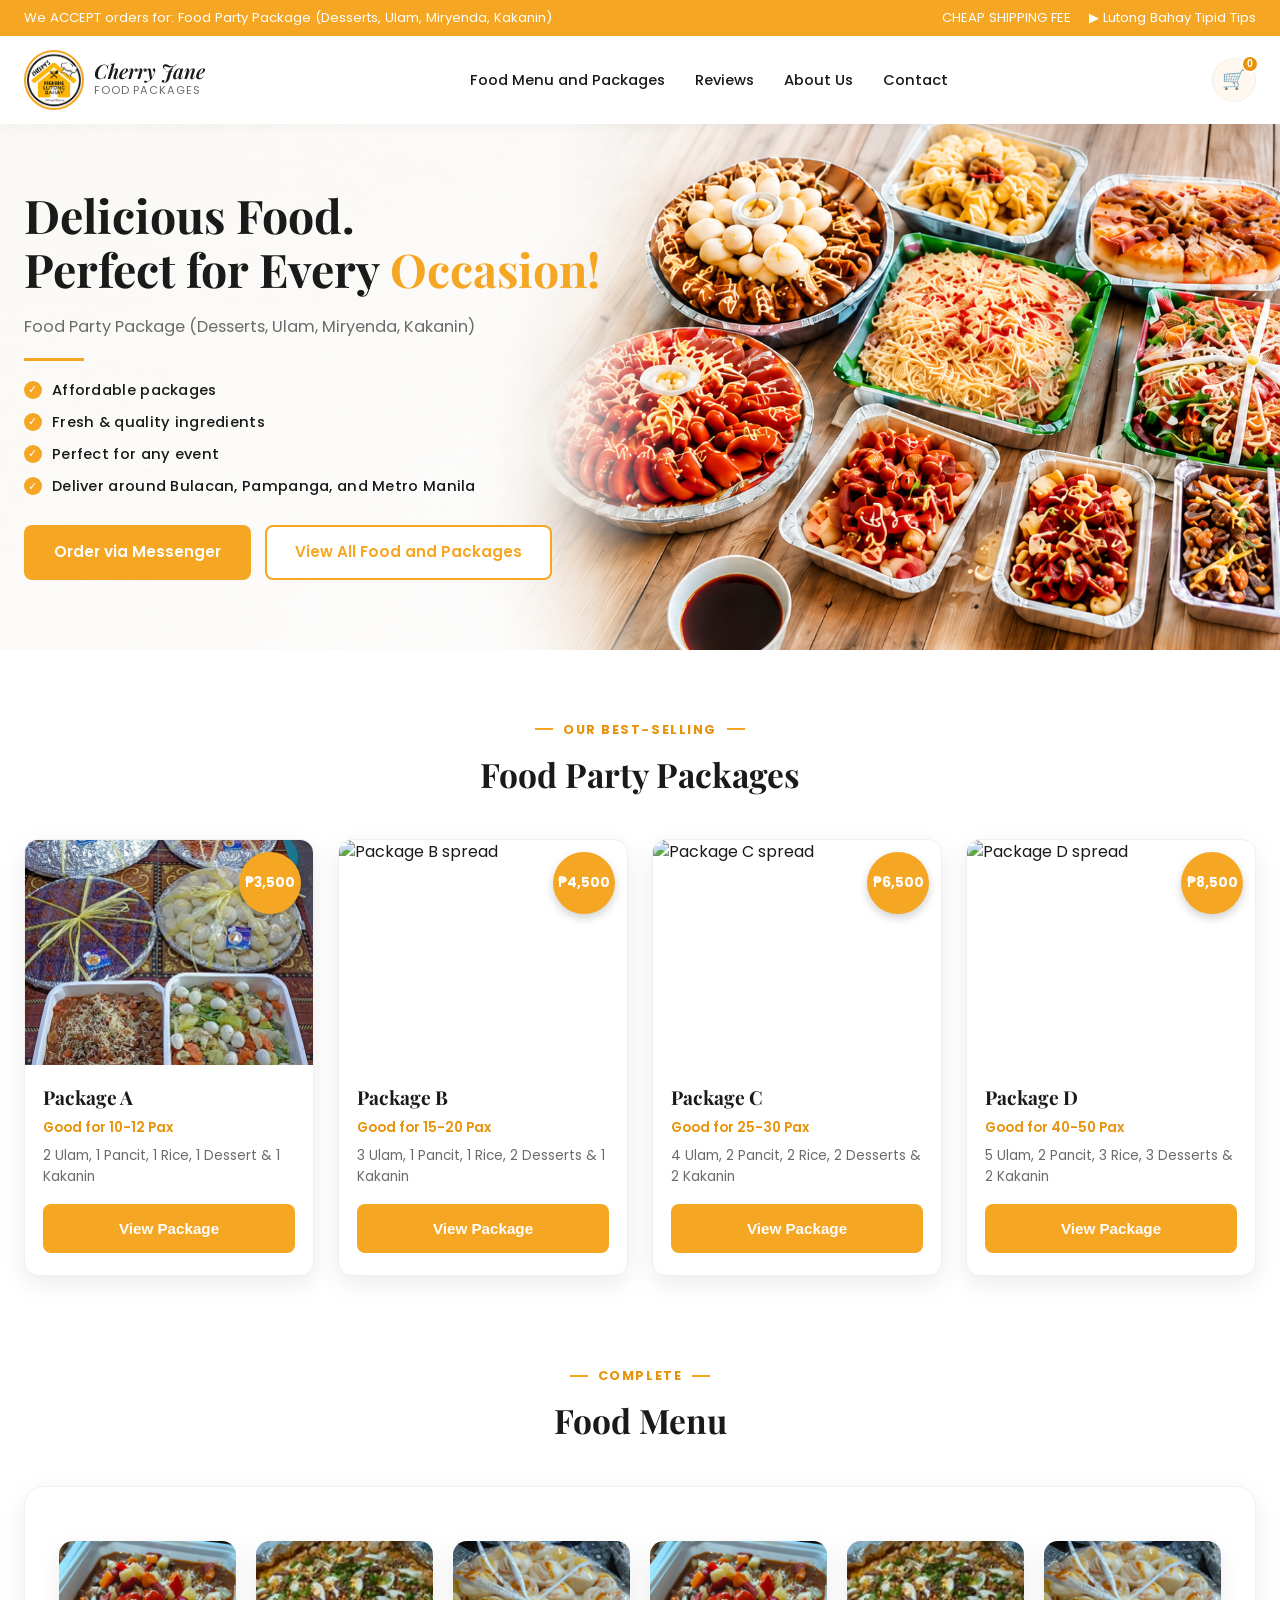
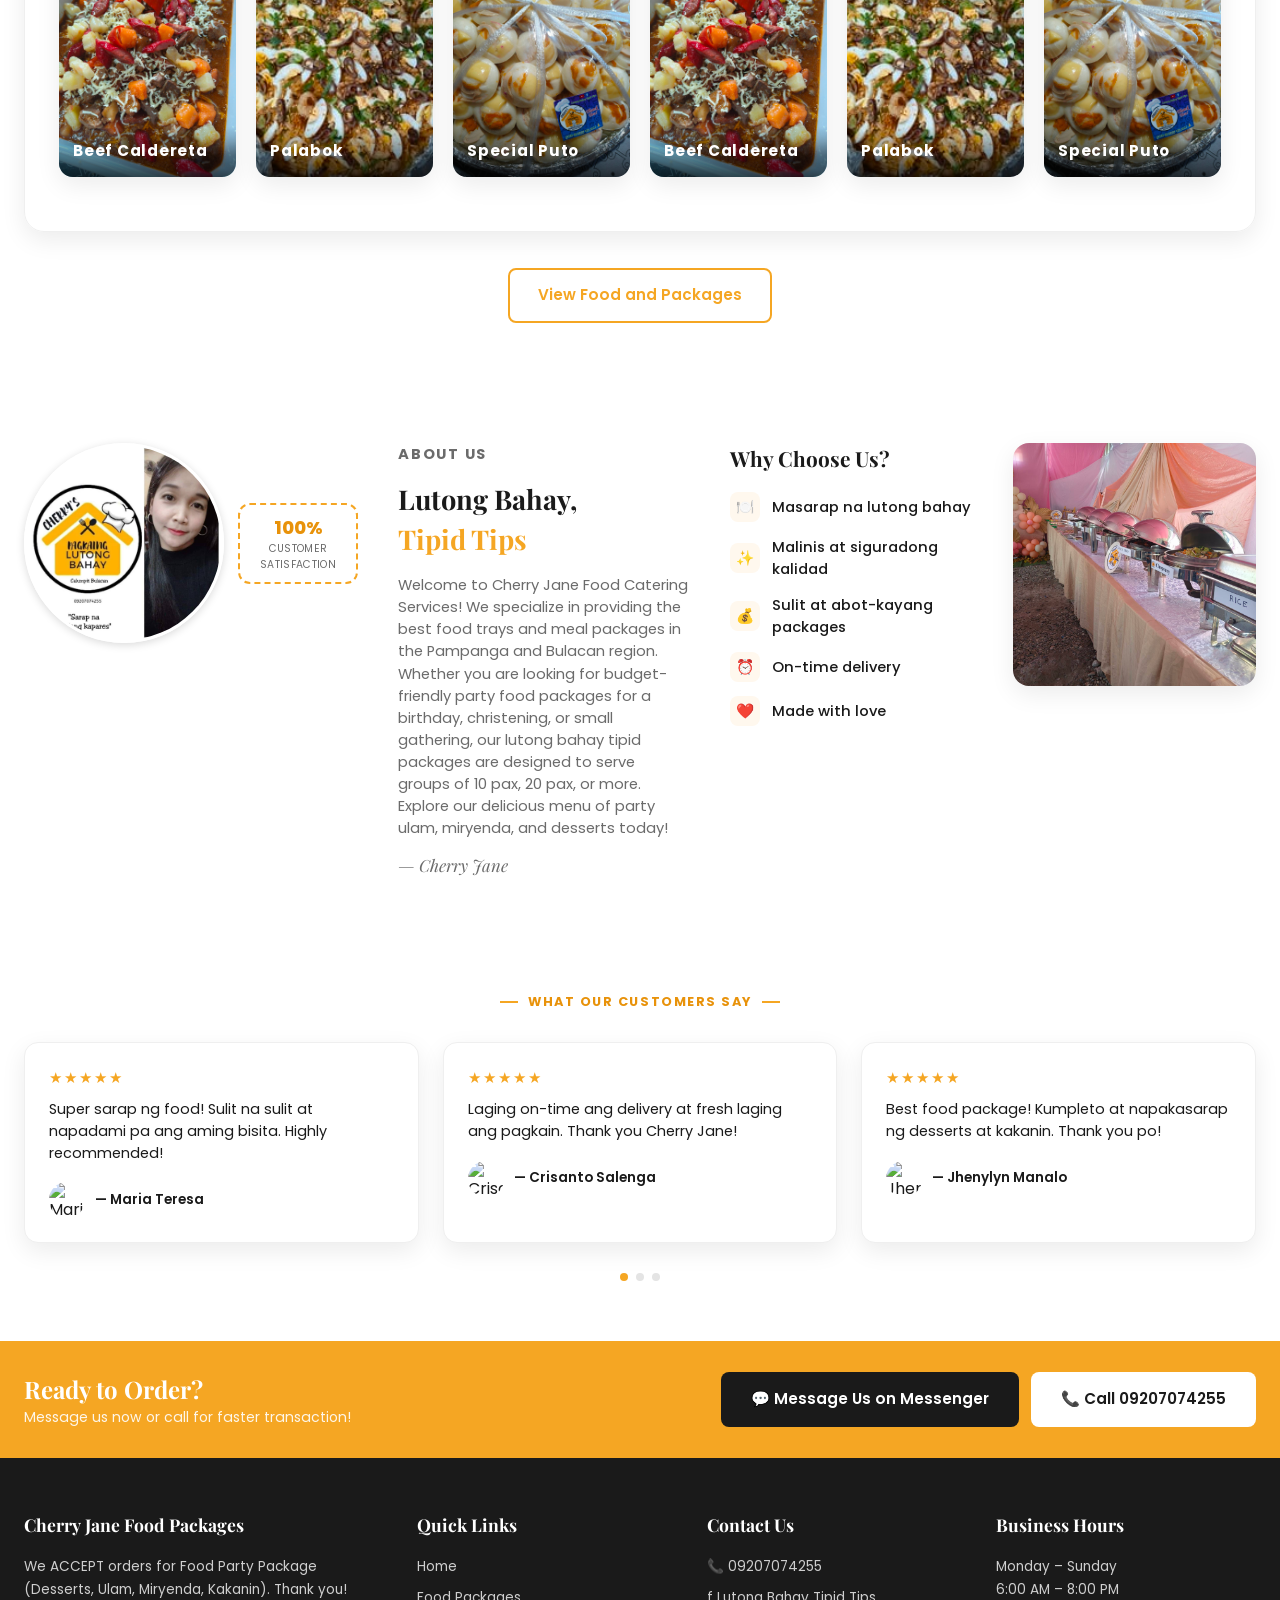
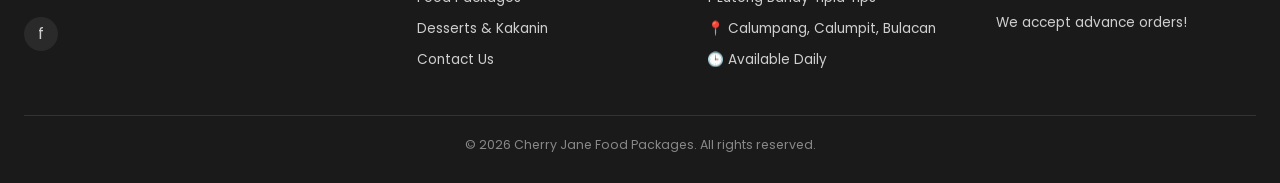
==== commit 402dac19: "add keyword" ====
--- a/index.html
+++ b/index.html
@@ -8,6 +8,17 @@
     <link rel="preconnect" href="https://fonts.googleapis.com">
     <link href="https://fonts.googleapis.com/css2?family=Poppins:wght@400;500;600;700;800&family=Playfair+Display:ital,wght@0,600;1,600&display=swap" rel="stylesheet">
     <link rel="stylesheet" href="styles.css">
+
+        <!-- Search Engine Tags -->
+    <meta name="description" content="Affordable and delicious food party packages in  San Marcos Calumpit Calumpang Bulacan, Angeles City Pampanga, and Metro Manila. Order Lutong Bahay desserts, ulam, miryenda, and kakanin for your next event!">
+
+    <!-- Social Media (Open Graph) Tags -->
+    <meta property="og:title" content="Cherry Jane Food Packages | Lutong Bahay Tipid Tips">
+    <meta property="og:description" content="Delicious and budget-friendly food catering packages for all occasions. Delivering around Bulacan, Pampanga, and Metro Manila.">
+    <meta property="og:image" content="https://cherryjanefoodcateringandpackages.netlify.app/image/logo-nav.png">
+    <meta property="og:url" content="https://cherryjanefoodcateringandpackages.netlify.app">
+    <meta property="og:type" content="website">
+
 </head>
 
 <body>
@@ -237,8 +248,8 @@
                 <div class="about-body">
                     <p class="eyebrow" style="justify-content:flex-start;">About Us</p>
                     <h3>Lutong Bahay,<br><span class="hi">Tipid Tips</span></h3>
-                    <p>Kami ay nag-aalok ng masasarap, malinis at affordable na pagkain para sa inyong mga espesyal na okasyon.</p>
-                    <p>Maraming salamat sa inyong suporta!</p>
+                    <p>Welcome to Cherry Jane Food Catering Services! We specialize in providing the best food trays and meal packages in the Pampanga and Bulacan region. Whether you are looking for budget-friendly party food packages for a birthday, christening, or small gathering, our lutong bahay tipid packages are designed to serve groups of 10 pax, 20 pax, or more. Explore our delicious menu of party ulam, miryenda, and desserts today!</p>
+                    
                     <p class="sign">— Cherry Jane</p>
                 </div>
 
@@ -253,7 +264,7 @@
                     </ul>
                 </div>
                 <div class="about-photo" style="max-width:500px;margin-left:auto;">
-                    <img src="/menu/demo.jpg" alt="Catering table spread with balloons">
+                    <img src="menu/demo.jpg" alt="Catering table spread with balloons">
                 </div>
             </div>
 
